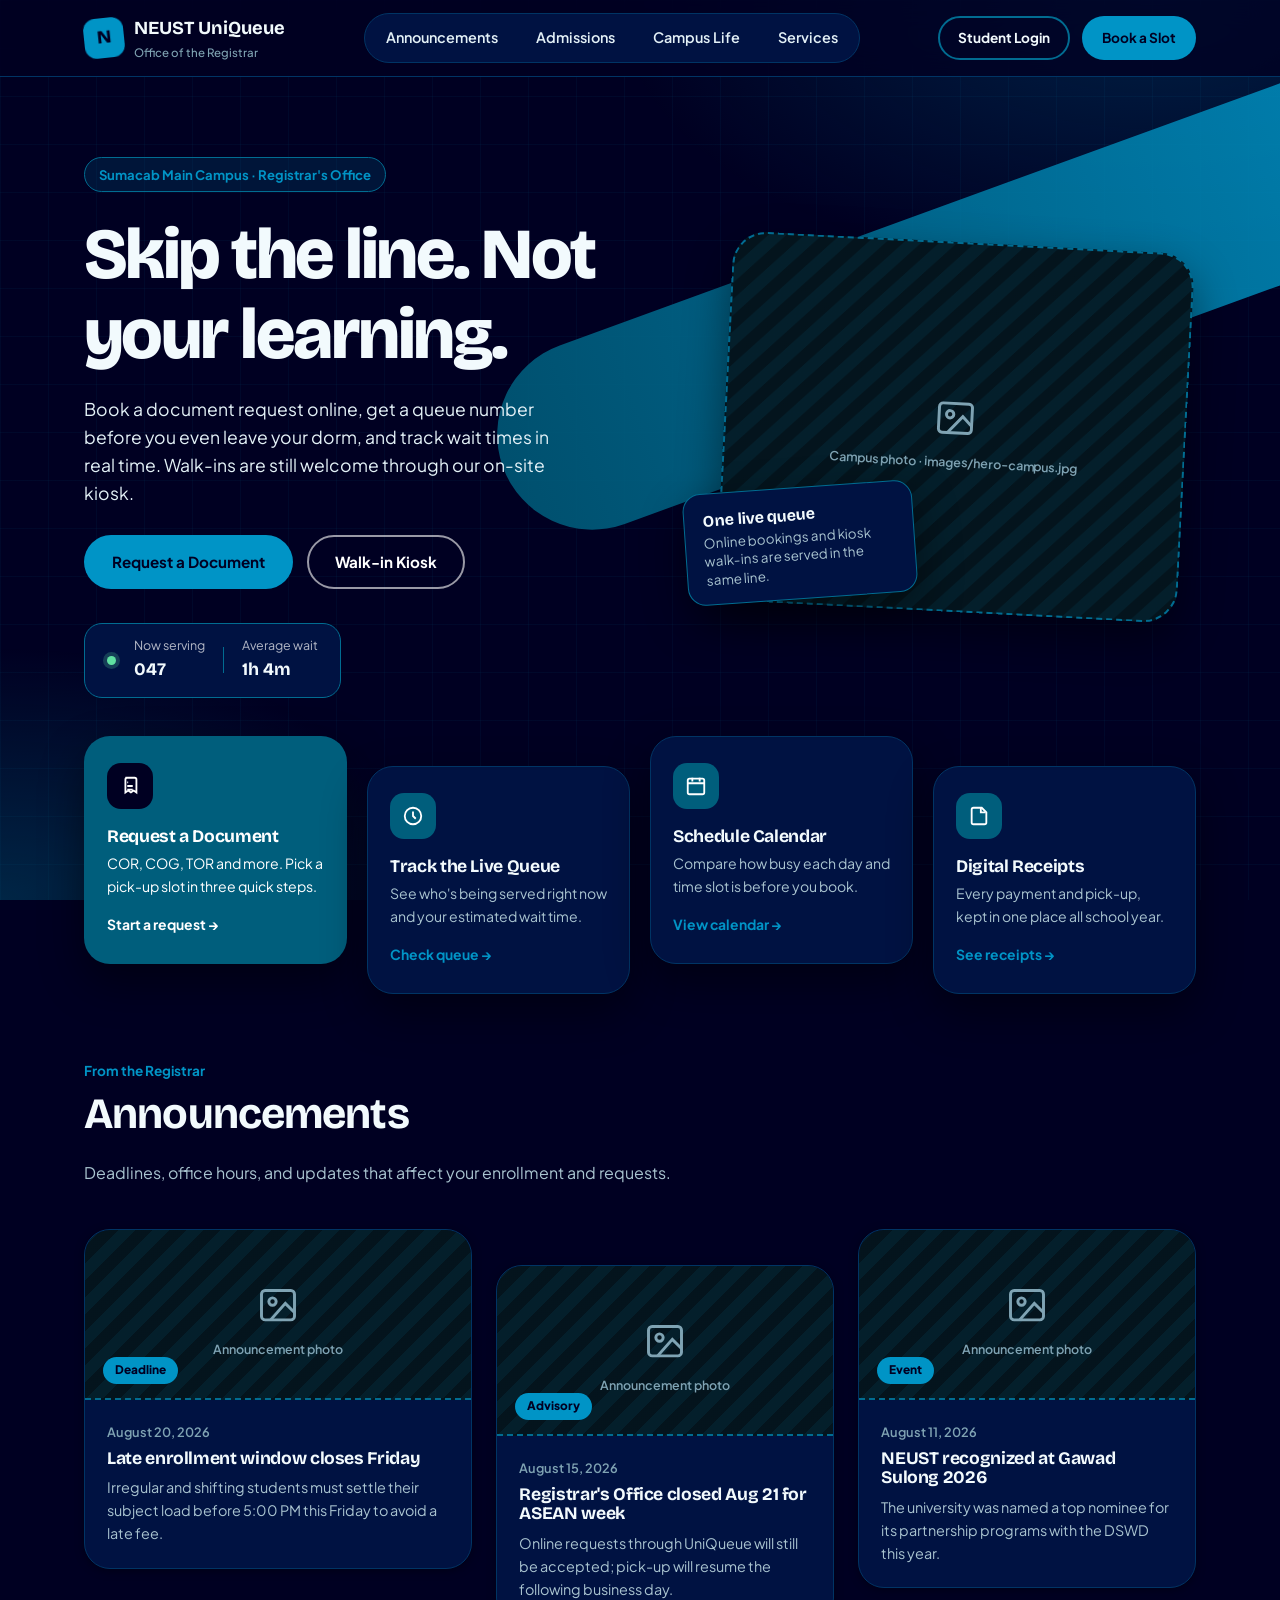
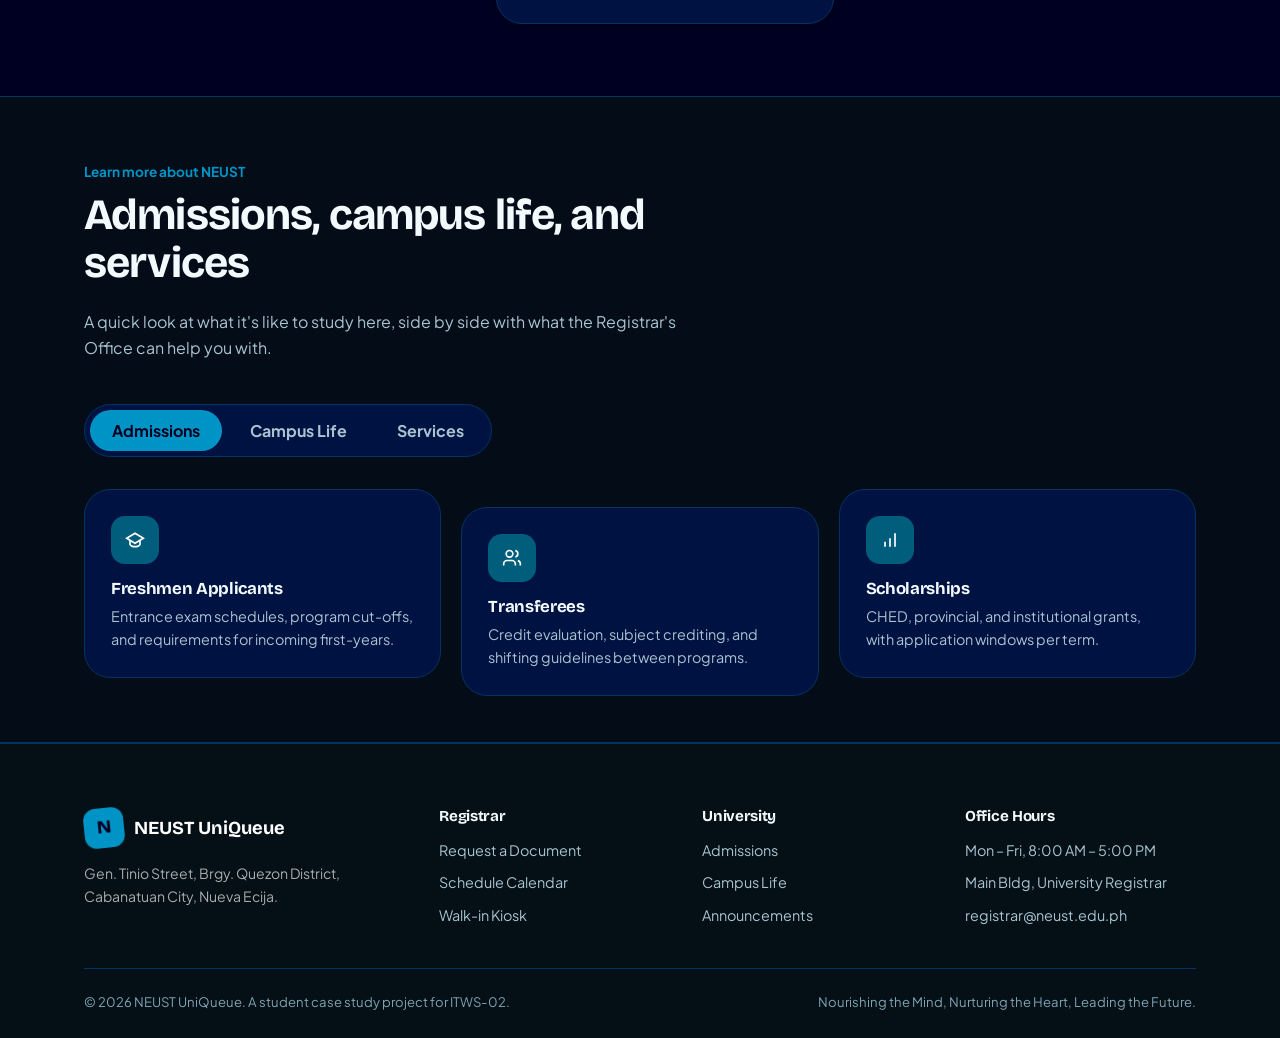
==== files (2)/index.html @ a19d3d54 "Add files(2) folder" ====
<!DOCTYPE html>
<html lang="en">
<head>
  <meta charset="UTF-8">
  <meta name="viewport" content="width=device-width, initial-scale=1.0">
    <title>NEUST UniQueue — Registrar Services</title>
  <link rel="preconnect" href="https://fonts.googleapis.com">
  <link href="https://fonts.googleapis.com/css2?family=Bricolage+Grotesque:opsz,wght@12..96,500..800&family=Plus+Jakarta+Sans:wght@400;500;600;700&display=swap" rel="stylesheet">
  <link rel="stylesheet" href="styles.css">
</head>
<body>
<header class="topnav">
  <div class="container">
    <a href="index.html" class="brand">
      <span class="brand-mark">N</span>
      <span>NEUST UniQueue<span class="sub">Office of the Registrar</span>
      </span>
    </a>
    <nav>
      <ul class="nav-links" id="navLinks">
        <li>
          <a href="#announcements">Announcements</a>
        </li>
        <li>
          <a href="#admissions">Admissions</a>
        </li>
        <li>
          <a href="#campus-life">Campus Life</a>
        </li>
        <li>
          <a href="#services">Services</a>
        </li>
      </ul>
    </nav>
    <div class="nav-actions">
      <a href="login.html" class="btn btn-ghost btn-sm">Student Login</a>
      <a href="login.html" class="btn btn-primary btn-sm">Book a Slot</a>
      <button class="nav-toggle" id="navToggle" aria-label="Toggle menu">
        <svg width="22" height="22" viewBox="0 0 24 24" fill="none" stroke="currentColor" stroke-width="2">
          <path d="M3 6h18M3 12h18M3 18h18"/>
        </svg>
      </button>
    </div>
  </div>
</header>
<section class="hero">
  <div class="container">
    <div class="hero-copy">
      <span class="hero-eyebrow">Sumacab Main Campus &middot; Registrar's Office</span>
      <h1>Skip the line. Not your learning.</h1>
      <p class="lead">Book a document request online, get a queue number before you even leave your dorm, and track wait times in real time. Walk-ins are still welcome through our on-site kiosk.</p>
      <div class="hero-actions">
        <a href="login.html" class="btn btn-primary">Request a Document</a>
        <a href="kiosk.html" class="btn btn-outline-light">Walk-in Kiosk</a>
      </div>
      <div class="queue-strip">
        <span class="dot"></span>
        <div>
          <div style="font-size:.78rem;color:rgba(255,255,255,.7)">Now serving</div>
          <strong data-queue-now>047</strong>
        </div>
        <div class="divider"></div>
        <div>
          <div style="font-size:.78rem;color:rgba(255,255,255,.7)">Average wait</div>
          <strong>1h 4m</strong>
        </div>
      </div>
    </div>
    <div class="hero-art">
      <figure class="hero-photo ph" data-label="Campus photo · images/hero-campus.jpg">
        <img src="images/hero-campus.jpg" alt="NEUST Sumacab Campus main gate" onerror="this.remove()">
      </figure>
      <div class="hero-float">
        <strong>One live queue</strong>
        <span>Online bookings and kiosk walk-ins are served in the same line.</span>
      </div>
    </div>
  </div>
</section>
<div class="container">
  <div class="quick-grid">
    <div class="quick-card">
      <div class="ico">
        <svg width="22" height="22" viewBox="0 0 24 24" fill="none" stroke="currentColor" stroke-width="2">
          <path d="M9 12h6M9 16h6M9 8h1M7 3h10a2 2 0 0 1 2 2v14l-3-2-3 2-3-2-3 2V5a2 2 0 0 1 2-2Z"/>
        </svg>
      </div>
      <h3>Request a Document</h3>
      <p>COR, COG, TOR and more. Pick a pick-up slot in three quick steps.</p>
      <a class="link" href="login.html">Start a request &rarr;</a>
    </div>
    <div class="quick-card">
      <div class="ico">
        <svg width="22" height="22" viewBox="0 0 24 24" fill="none" stroke="currentColor" stroke-width="2"><circle cx="12" cy="12" r="9"/><path d="M12 7v5l3 3"/></svg>
      </div>
      <h3>Track the Live Queue</h3>
      <p>See who's being served right now and your estimated wait time.</p>
      <a class="link" href="login.html">Check queue &rarr;</a>
    </div>
    <div class="quick-card">
      <div class="ico">
        <svg width="22" height="22" viewBox="0 0 24 24" fill="none" stroke="currentColor" stroke-width="2">
          <rect x="3" y="4" width="18" height="17" rx="2"/>
          <path d="M3 9h18M8 3v4M16 3v4"/>
        </svg>
      </div>
      <h3>Schedule Calendar</h3>
      <p>Compare how busy each day and time slot is before you book.</p>
      <a class="link" href="login.html">View calendar &rarr;</a>
    </div>
    <div class="quick-card">
      <div class="ico">
        <svg width="22" height="22" viewBox="0 0 24 24" fill="none" stroke="currentColor" stroke-width="2">
          <path d="M4 19V5a2 2 0 0 1 2-2h9l5 5v11a2 2 0 0 1-2 2H6a2 2 0 0 1-2-2Z"/>
          <path d="M14 3v5h5"/>
        </svg>
      </div>
      <h3>Digital Receipts</h3>
      <p>Every payment and pick-up, kept in one place all school year.</p>
      <a class="link" href="login.html">See receipts &rarr;</a>
    </div>
  </div>
</div>
<section class="section" id="announcements">
  <div class="container">
    <div class="section-head">
      <span class="eyebrow">From the Registrar</span>
      <h2>Announcements</h2>
      <p>Deadlines, office hours, and updates that affect your enrollment and requests.</p>
    </div>
    <div class="announce-grid">
      <article class="card announce-card">
        <div class="announce-top ph" data-label="Announcement photo"><img src="images/announcement-1.jpg" alt="" onerror="this.remove()"><span class="announce-tag">Deadline</span></div>
        <div class="announce-body">
          <div class="announce-date">August 20, 2026</div>
          <h3>Late enrollment window closes Friday</h3>
          <p>Irregular and shifting students must settle their subject load before 5:00 PM this Friday to avoid a late fee.</p>
        </div>
      </article>
      <article class="card announce-card">
        <div class="announce-top ph" data-label="Announcement photo">
          <img src="images/announcement-2.jpg" alt="" onerror="this.remove()">
          <span class="announce-tag">Advisory</span>
        </div>
        <div class="announce-body">
          <div class="announce-date">August 15, 2026</div>
          <h3>Registrar's Office closed Aug 21 for ASEAN week</h3>
          <p>Online requests through UniQueue will still be accepted; pick-up will resume the following business day.</p>
        </div>
      </article>
      <article class="card announce-card">
        <div class="announce-top ph" data-label="Announcement photo">
          <img src="images/announcement-3.jpg" alt="" onerror="this.remove()">
          <span class="announce-tag">Event</span>
        </div>
        <div class="announce-body">
          <div class="announce-date">August 11, 2026</div>
          <h3>NEUST recognized at Gawad Sulong 2026</h3>
          <p>The university was named a top nominee for its partnership programs with the DSWD this year.</p>
        </div>
      </article>
    </div>
  </div>
</section>
<section class="section section-tight section-alt" id="admissions">
  <div class="container">
    <div class="section-head">
      <span class="eyebrow">Learn more about NEUST</span>
      <h2>Admissions, campus life, and services</h2>
      <p>A quick look at what it's like to study here, side by side with what the Registrar's Office can help you with.</p>
    </div>
    <div class="feature-tabs">
      <button class="feature-tab active" data-target="panel-admissions">Admissions</button>
      <button class="feature-tab" data-target="panel-campus">Campus Life</button>
      <button class="feature-tab" data-target="panel-services">Services</button>
    </div>
    <div class="feature-panel active" id="panel-admissions">
      <div class="feature-item">
        <div class="ico">
          <svg width="20" height="20" viewBox="0 0 24 24" fill="none" stroke="currentColor" stroke-width="2">
            <path d="M22 10 12 4 2 10l10 6 10-6Z"/>
            <path d="M6 12v5c0 1.5 3 3 6 3s6-1.5 6-3v-5"/>
          </svg>
        </div>
        <h4>Freshmen Applicants</h4>
        <p>Entrance exam schedules, program cut-offs, and requirements for incoming first-years.</p>
      </div>
      <div class="feature-item">
        <div class="ico">
          <svg width="20" height="20" viewBox="0 0 24 24" fill="none" stroke="currentColor" stroke-width="2">
            <path d="M16 21v-2a4 4 0 0 0-4-4H6a4 4 0 0 0-4 4v2"/>
            <circle cx="9" cy="7" r="4"/>
            <path d="M22 21v-2a4 4 0 0 0-3-3.87M16 3.13a4 4 0 0 1 0 7.75"/>
          </svg>
        </div>
        <h4>Transferees</h4>
        <p>Credit evaluation, subject crediting, and shifting guidelines between programs.</p>
      </div>
      <div class="feature-item">
        <div class="ico">
          <svg width="20" height="20" viewBox="0 0 24 24" fill="none" stroke="currentColor" stroke-width="2">
            <path d="M12 20V10M18 20V4M6 20v-6"/>
          </svg>
        </div>
        <h4>Scholarships</h4>
        <p>CHED, provincial, and institutional grants, with application windows per term.</p>
      </div>
    </div>
    <div class="feature-panel" id="panel-campus">
      <div class="feature-item">
        <div class="ico">
          <svg width="20" height="20" viewBox="0 0 24 24" fill="none" stroke="currentColor" stroke-width="2">
            <path d="M3 21h18M5 21V7l7-4 7 4v14M9 21v-6h6v6"/>
          </svg>
        </div>
        <h4>Sumacab Main Campus</h4>
        <p>Colleges, laboratories, and student services are all within a short walk of the registrar building.</p>
      </div>
      <div class="feature-item">
        <div class="ico">
          <svg width="20" height="20" viewBox="0 0 24 24" fill="none" stroke="currentColor" stroke-width="2">
            <path d="M12 2 2 7l10 5 10-5-10-5ZM2 17l10 5 10-5M2 12l10 5 10-5"/>
          </svg>
        </div>
        <h4>Student Organizations</h4>
        <p>Over 40 recognized councils and clubs across academics, sports, and the arts.</p>
      </div>
      <div class="feature-item">
        <div class="ico">
          <svg width="20" height="20" viewBox="0 0 24 24" fill="none" stroke="currentColor" stroke-width="2">
            <path d="M4 19.5A2.5 2.5 0 0 1 6.5 17H20M4 4.5A2.5 2.5 0 0 1 6.5 2H20v20H6.5A2.5 2.5 0 0 1 4 19.5v-15Z"/>
          </svg>
        </div>
        <h4>The Blaze</h4>
        <p>NEUST's official student newspaper, covering campus life and university updates.</p>
      </div>
    </div>
    <div class="feature-panel" id="panel-services">
      <div class="feature-item">
        <div class="ico">
          <svg width="20" height="20" viewBox="0 0 24 24" fill="none" stroke="currentColor" stroke-width="2">
            <path d="M9 12h6M9 16h6M9 8h1M7 3h10a2 2 0 0 1 2 2v14l-3-2-3 2-3-2-3 2V5a2 2 0 0 1 2-2Z"/>
          </svg>
        </div>
        <h4>Document Requests</h4>
        <p>COR, COG, TOR, and Certificate of Enrollment, requestable online or on-site.</p>
      </div>
      <div class="feature-item">
        <div class="ico">
          <svg width="20" height="20" viewBox="0 0 24 24" fill="none" stroke="currentColor" stroke-width="2">
            <circle cx="12" cy="12" r="9"/>
            <path d="M12 7v5l3 3"/>
          </svg>
        </div>
        <h4>Queueing System</h4>
        <p>Book a slot online or take a number at the kiosk. Either way, you're in the same live queue.</p>
      </div>
      <div class="feature-item">
        <div class="ico">
          <svg width="20" height="20" viewBox="0 0 24 24" fill="none" stroke="currentColor" stroke-width="2">
            <rect x="3" y="4" width="18" height="16" rx="2"/>
            <circle cx="9" cy="10" r="2"/>
            <path d="M15 8h3M15 12h3M5 20l3-3 2 2 4-5 5 6"/>
          </svg>
        </div>
        <h4>Digital School ID</h4>
        <p>A quick reference of your ID details, always available from your dashboard.</p>
      </div>
    </div>
  </div>
</section>
<footer class="site-footer" id="services">
  <div class="container">
    <div class="footer-grid">
      <div>
        <a href="index.html" class="brand" style="color:#fff;margin-bottom:14px;display:flex">
          <span class="brand-mark">N</span>
          <span>NEUST UniQueue</span>
        </a>
        <p style="color:rgba(255,255,255,.65);font-size:.88rem;max-width:280px">Gen. Tinio Street, Brgy. Quezon District, Cabanatuan City, Nueva Ecija.</p>
      </div>
      <div>
        <h4>Registrar</h4>
        <ul>
          <li>
            <a href="login.html">Request a Document</a>
          </li>
          <li>
            <a href="login.html">Schedule Calendar</a>
          </li>
          <li>
            <a href="kiosk.html">Walk-in Kiosk</a>
          </li>
        </ul>
      </div>
      <div>
        <h4>University</h4>
        <ul>
          <li>
            <a href="#admissions">Admissions</a>
          </li>
          <li>
            <a href="#campus-life">Campus Life</a>
          </li>
          <li>
            <a href="#announcements">Announcements</a>
          </li>
        </ul>
      </div>
      <div>
        <h4>Office Hours</h4>
        <ul>
          <li>Mon &ndash; Fri, 8:00 AM &ndash; 5:00 PM</li>
          <li>Main Bldg, University Registrar</li>
          <li>registrar@neust.edu.ph</li>
        </ul>
      </div>
    </div>
    <div class="footer-bottom">
      <span>&copy; 2026 NEUST UniQueue. A student case study project for ITWS-02.</span>
      <span>Nourishing the Mind, Nurturing the Heart, Leading the Future.</span>
    </div>
  </div>
</footer>
<script src="script.js"></script>
</body>
</html>
---- files (2)/styles.css ----
/* ===== NEUST UniQueue — shared design system =====
   Palette: only the five brand colors below + tints mixed from them.
   Contrast rules: text on --cyan is always --ink (5.9:1); text on --teal is always white (7.3:1). */
:root {
  --ink: #000022;
  --ink-raised: #001242;
  --ink-deep: #040f16;
  --teal: #005e7c;
  --cyan: #0094c6;
  --bg: var(--ink);
  --surface: var(--ink-raised);
  --surface-2: color-mix(in srgb, var(--cyan) 12%, var(--ink-raised));
  --border: color-mix(in srgb, var(--cyan) 26%, var(--ink-raised));
  --border-strong: color-mix(in srgb, var(--cyan) 70%, var(--ink-deep));
  --heading: #f2fafd;
  --text: #e3f1f7;
  --text-soft: #a9c4d0;
  --text-mute: #7fa3b3;
  --green: #5fe0a1;
  --green-bg: rgba(95, 224, 161, 0.14);
  --amber: #f5b94a;
  --amber-bg: rgba(245, 185, 74, 0.14);
  --red: #ff8f7a;
  --red-bg: rgba(255, 143, 122, 0.14);
  --radius-sm: 10px;
  --radius-md: 18px;
  --radius-lg: 26px;
  --radius-xl: 34px;
  --shadow-sm: 0 2px 10px rgba(0, 0, 0, 0.35);
  --shadow-md: 0 18px 44px rgba(0, 0, 0, 0.45);
  --font-head: "Bricolage Grotesque", Georgia, serif;
  --font-body: "Plus Jakarta Sans", "Segoe UI", sans-serif;
  --ease: cubic-bezier(0.2, 0.7, 0.2, 1);
}
* {
  box-sizing: border-box;
}
html {
  scroll-behavior: smooth;
}
body {
  margin: 0;
  font-family: var(--font-body);
  color: var(--text);
  background: var(--bg);
  line-height: 1.6;
  -webkit-font-smoothing: antialiased;
}
body::before {
  /* atmosphere: glows + fine grid */
  content: "";
  position: fixed;
  inset: 0;
  z-index: -1;
  pointer-events: none;
  background:
    radial-gradient(
      60% 45% at 90% 0%,
      rgba(0, 148, 198, 0.22),
      transparent 70%
    ),
    radial-gradient(50% 40% at 0% 100%, rgba(0, 94, 124, 0.4), transparent 70%),
    linear-gradient(rgba(0, 148, 198, 0.055) 1px, transparent 1px) 0 0 / 48px
      48px,
    linear-gradient(90deg, rgba(0, 148, 198, 0.055) 1px, transparent 1px) 0 0 /
      48px 48px;
}
h1,h2,h3,h4 {
  font-family: var(--font-head);
  color: var(--heading);
  margin: 0 0 0.5em;
  line-height: 1.12;
  letter-spacing: -0.02em;
}
p {
  margin: 0 0 1em;
  color: var(--text-soft);
}
a {
  color: var(--cyan);
  text-decoration: none;
}
img,
svg {
  max-width: 100%;
  display: block;
}
button,input,select,textarea {
  font-family: inherit;
  font-size: 1rem;
}
:focus-visible {
  outline: 3px solid var(--cyan);
  outline-offset: 3px;
}
.container {
  width: 100%;
  max-width: 1160px;
  margin: 0 auto;
  padding: 0 24px;
}

/* ---------- Buttons ---------- */
.btn {
  display: inline-flex;
  align-items: center;
  justify-content: center;
  gap: 8px;
  padding: 13px 26px;
  border-radius: 999px;
  font-weight: 700;
  font-size: 0.95rem;
  border: 2px solid transparent;
  cursor: pointer;
  transition:
    transform 0.18s var(--ease),
    background-color 0.18s,
    border-color 0.18s,
    box-shadow 0.18s;
}
.btn:active {
  transform: translateY(1px) scale(0.98);
}
.btn:disabled {
  opacity: 0.45;
  cursor: not-allowed;
  transform: none;
}
.btn-primary {
  background: var(--cyan);
  color: var(--ink);
}
.btn-primary:hover:not(:disabled) {
  background: color-mix(in srgb, var(--cyan) 80%, #fff);
  box-shadow: 0 8px 22px rgba(0, 148, 198, 0.35);
  transform: translateY(-2px);
}
.btn-primary:active:not(:disabled) {
  background: color-mix(in srgb, var(--cyan) 85%, var(--ink));
}
.btn-solid {
  background: var(--teal);
  color: #fff;
}
.btn-solid:hover:not(:disabled) {
  background: color-mix(in srgb, var(--teal) 80%, #fff);
}
.btn-ghost {
  background: transparent;
  border-color: var(--border-strong);
  color: var(--heading);
}
.btn-ghost:hover:not(:disabled) {
  border-color: var(--cyan);
  background: var(--surface-2);
}
.btn-outline-light {
  background: transparent;
  border-color: rgba(255, 255, 255, 0.6);
  color: #fff;
}
.btn-outline-light:hover:not(:disabled) {
  border-color: #fff;
  background: rgba(255, 255, 255, 0.1);
}
.btn-block {
  width: 100%;
}
.btn-sm {
  padding: 9px 18px;
  font-size: 0.85rem;
}

.pill {
  display: inline-flex;
  align-items: center;
  gap: 6px;
  padding: 5px 12px;
  border-radius: 999px;
  font-size: 0.78rem;
  font-weight: 700;
  background: var(--green-bg);
  color: var(--green);
}
.card {
  background: var(--surface);
  border: 1px solid var(--border);
  border-radius: var(--radius-md);
  box-shadow: var(--shadow-sm);
}
.table-card {
  padding: 26px 28px;
}
.section {
  padding: 96px 0 72px;
}
.section-tight {
  padding: 64px 0;
}
.section-alt {
  background: color-mix(in srgb, var(--ink-deep) 80%, transparent);
  border-block: 1px solid var(--border);
}
.section-head {
  max-width: 620px;
  margin-bottom: 44px;
}
.section-head h2 {
  font-size: clamp(1.9rem, 3.4vw, 2.7rem);
}
.section-head .eyebrow {
  color: var(--cyan);
  font-weight: 700;
  font-size: 0.85rem;
  margin-bottom: 8px;
  display: block;
}

/* ---------- Photo placeholder (replace by dropping an image at the src path) ---------- */
.ph {
  position: relative;
  overflow: hidden;
  background:
    repeating-linear-gradient(
      135deg,
      rgba(0, 148, 198, 0.12) 0 12px,
      rgba(0, 148, 198, 0.04) 12px 24px
    ),
    var(--ink-deep);
  border: 2px dashed var(--border-strong);
}
.ph::before {
  content: "";
  position: absolute;
  left: 50%;
  top: 50%;
  width: 44px;
  height: 44px;
  translate: -50% -70%;
  background: var(--text-mute);
  -webkit-mask: url("data:image/svg+xml,%3Csvg xmlns='http://www.w3.org/2000/svg' viewBox='0 0 24 24' fill='none' stroke='black' stroke-width='1.6'%3E%3Crect x='3' y='4' width='18' height='16' rx='2'/%3E%3Ccircle cx='9' cy='10' r='2'/%3E%3Cpath d='m21 16-5-5-8 9'/%3E%3C/svg%3E")
    center / contain no-repeat;
  mask: url("data:image/svg+xml,%3Csvg xmlns='http://www.w3.org/2000/svg' viewBox='0 0 24 24' fill='none' stroke='black' stroke-width='1.6'%3E%3Crect x='3' y='4' width='18' height='16' rx='2'/%3E%3Ccircle cx='9' cy='10' r='2'/%3E%3Cpath d='m21 16-5-5-8 9'/%3E%3C/svg%3E")
    center / contain no-repeat;
}
.ph::after {
  content: attr(data-label);
  position: absolute;
  left: 12px;
  right: 12px;
  top: calc(50% + 26px);
  text-align: center;
  font-size: 0.78rem;
  font-weight: 600;
  color: var(--text-mute);
}
.ph > img {
  position: absolute;
  inset: 0;
  z-index: 1;
  width: 100%;
  height: 100%;
  object-fit: cover;
}
.ph:has(> img) {
  border-color: transparent;
}

/* ---------- Top navigation ---------- */
.topnav {
  position: sticky;
  top: 0;
  z-index: 50;
  background: rgba(0, 0, 34, 0.78);
  backdrop-filter: blur(14px);
  border-bottom: 1px solid var(--border);
}
.topnav .container {
  display: flex;
  align-items: center;
  justify-content: space-between;
  height: 76px;
}
.brand {
  display: flex;
  align-items: center;
  gap: 10px;
  font-family: var(--font-head);
  font-weight: 700;
  font-size: 1.15rem;
  color: var(--heading);
}
.brand-mark {
  width: 40px;
  height: 40px;
  border-radius: 12px;
  rotate: -6deg;
  background: var(--cyan);
  display: flex;
  align-items: center;
  justify-content: center;
  color: var(--ink);
  font-family: var(--font-head);
  font-weight: 800;
}
.brand span.sub {
  display: block;
  font-family: var(--font-body);
  font-weight: 500;
  font-size: 0.72rem;
  color: var(--text-mute);
}
.nav-links {
  display: flex;
  gap: 6px;
  list-style: none;
  margin: 0;
  padding: 5px;
  background: var(--ink-raised);
  border: 1px solid var(--border);
  border-radius: 999px;
}
.nav-links a {
  display: block;
  padding: 7px 16px;
  border-radius: 999px;
  color: var(--text);
  font-weight: 600;
  font-size: 0.9rem;
  transition: background-color 0.18s;
}
.nav-links a:hover {
  background: var(--teal);
  color: #fff;
}
.nav-actions {
  display: flex;
  align-items: center;
  gap: 12px;
}
.topnav .nav-actions .btn-primary {
  opacity: 0;
  visibility: hidden;
  pointer-events: none;
  transform: translateY(-6px);
  transition:
    opacity 0.2s ease,
    transform 0.2s ease,
    visibility 0.2s;
}
.topnav.is-scrolled .nav-actions .btn-primary {
  opacity: 1;
  visibility: visible;
  pointer-events: auto;
  transform: none;
}
.nav-toggle {
  display: none;
  background: none;
  border: 1.5px solid var(--border-strong);
  border-radius: var(--radius-sm);
  padding: 8px;
  color: var(--heading);
  cursor: pointer;
}

/* ---------- Hero ---------- */
.hero {
  position: relative;
  color: var(--text);
  overflow: hidden;
}
.hero::before {
  /* diagonal swoosh behind the photo */
  content: "";
  position: absolute;
  right: -12%;
  top: 18%;
  width: 75%;
  height: 190px;
  rotate: -20deg;
  border-radius: 999px;
  background: linear-gradient(90deg, var(--teal), var(--cyan));
  opacity: 0.85;
}
.hero .container {
  position: relative;
  display: grid;
  grid-template-columns: 1.1fr 0.9fr;
  gap: 40px;
  align-items: center;
  padding-top: 80px;
  padding-bottom: 110px;
}
.hero-eyebrow {
  display: inline-flex;
  align-items: center;
  gap: 8px;
  background: rgba(0, 148, 198, 0.14);
  border: 1px solid var(--border-strong);
  color: var(--cyan);
  padding: 6px 14px;
  border-radius: 999px;
  font-size: 0.82rem;
  font-weight: 700;
  margin-bottom: 22px;
}
.hero h1 {
  color: var(--heading);
  font-size: clamp(2.5rem, 5.6vw, 4.5rem);
  font-weight: 800;
  letter-spacing: -0.035em;
  margin-bottom: 20px;
}
.hero p.lead {
  color: var(--text);
  font-size: 1.1rem;
  max-width: 480px;
}
.hero-actions {
  display: flex;
  gap: 14px;
  margin: 28px 0 34px;
  flex-wrap: wrap;
}
.queue-strip {
  display: inline-flex;
  align-items: center;
  gap: 18px;
  background: var(--ink-raised);
  border: 1px solid var(--border-strong);
  padding: 12px 22px;
  border-radius: var(--radius-md);
}
.queue-strip .dot {
  width: 9px;
  height: 9px;
  border-radius: 50%;
  background: var(--green);
  box-shadow: 0 0 0 4px rgba(95, 224, 161, 0.22);
}
.queue-strip strong {
  font-family: var(--font-head);
  font-size: 1.1rem;
  color: var(--heading);
}
.queue-strip .divider {
  width: 1px;
  height: 26px;
  background: var(--border-strong);
}
.hero-art {
  position: relative;
  padding: 10px;
}
.hero-photo {
  margin: 0;
  aspect-ratio: 5 / 4;
  rotate: 3deg;
  border-radius: var(--radius-xl);
  box-shadow: var(--shadow-md);
}
.hero-float {
  position: absolute;
  left: -6%;
  bottom: 6%;
  z-index: 3;
  max-width: 230px;
  rotate: -4deg;
  padding: 14px 18px;
  background: var(--ink-raised);
  border: 1px solid var(--border-strong);
  border-radius: var(--radius-md);
  box-shadow: var(--shadow-md);
}
.hero-float strong {
  display: block;
  font-family: var(--font-head);
  color: var(--heading);
  font-size: 1rem;
}
.hero-float span {
  font-size: 0.84rem;
  color: var(--text-soft);
  line-height: 1.4;
  display: block;
}

/* ---------- Quick actions (staggered bento) ---------- */
.quick-grid {
  display: grid;
  grid-template-columns: repeat(4, 1fr);
  gap: 20px;
  margin-top: -72px;
  position: relative;
  z-index: 5;
}
.quick-card {
  background: var(--surface);
  border-radius: var(--radius-lg);
  border: 1px solid var(--border);
  box-shadow: var(--shadow-md);
  padding: 26px 22px;
  transition:
    border-color 0.2s,
    background-color 0.2s;
}
.quick-card:nth-child(even) {
  translate: 0 30px;
}
.quick-card:nth-child(1) {
  background: var(--teal);
  border-color: transparent;
}
.quick-card:nth-child(1) p, .quick-card:nth-child(1) h3, .quick-card:nth-child(1) a.link {
  color: #fff;
}
.quick-card:nth-child(1) .ico {
  background: var(--ink);
}
.quick-card:hover {
  border-color: var(--cyan);
}
.quick-card .ico {
  width: 46px;
  height: 46px;
  border-radius: 14px;
  background: var(--teal);
  color: #fff;
  display: flex;
  align-items: center;
  justify-content: center;
  margin-bottom: 18px;
}
.quick-card h3 {
  font-size: 1.1rem;
  margin-bottom: 6px;
}
.quick-card p {
  font-size: 0.88rem;
  margin-bottom: 14px;
}
.quick-card a.link {
  font-weight: 700;
  font-size: 0.87rem;
  color: var(--cyan);
}

/* ---------- Announcements ---------- */
.announce-grid {
  display: grid;
  grid-template-columns: 1.15fr 1fr 1fr;
  gap: 24px;
  align-items: start;
}
.announce-card {
  overflow: hidden;
  border-radius: var(--radius-lg);
}
.announce-card:nth-child(2) {
  margin-top: 36px;
}
.announce-top {
  height: 170px;
  display: flex;
  align-items: flex-end;
  padding: 14px 18px;
  border-width: 0 0 2px;
  border-radius: 0;
}
.announce-tag {
  position: relative;
  z-index: 2;
  background: var(--cyan);
  color: var(--ink);
  font-size: 0.74rem;
  font-weight: 800;
  padding: 4px 12px;
  border-radius: 999px;
}
.announce-body {
  padding: 22px;
}
.announce-date {
  font-size: 0.8rem;
  color: var(--text-mute);
  font-weight: 600;
  margin-bottom: 6px;
}
.announce-body h3 {
  font-size: 1.1rem;
  margin-bottom: 8px;
}
.announce-body p {
  font-size: 0.9rem;
  margin-bottom: 0;
}

/* ---------- Feature tabs ---------- */
.feature-tabs {
  display: inline-flex;
  gap: 6px;
  margin-bottom: 32px;
  padding: 5px;
  background: var(--ink-raised);
  border: 1px solid var(--border);
  border-radius: 999px;
  flex-wrap: wrap;
}
.feature-tab {
  background: none;
  border: none;
  padding: 10px 22px;
  border-radius: 999px;
  font-weight: 700;
  color: var(--text-soft);
  cursor: pointer;
  transition:
    background-color 0.18s,
    color 0.18s;
}
.feature-tab:hover {
  color: var(--heading);
  background: var(--surface-2);
}
.feature-tab.active {
  background: var(--cyan);
  color: var(--ink);
}
.feature-panel {
  display: none;
  grid-template-columns: repeat(3, 1fr);
  gap: 20px;
}
.feature-panel.active {
  display: grid;
}
.feature-item {
  padding: 26px;
  background: var(--surface);
  border: 1px solid var(--border);
  border-radius: var(--radius-lg);
}
.feature-item:nth-child(2) {
  translate: 0 18px;
}
.feature-item .ico {
  width: 48px;
  height: 48px;
  border-radius: 14px;
  background: var(--teal);
  color: #fff;
  display: flex;
  align-items: center;
  justify-content: center;
  margin-bottom: 16px;
}
.feature-item h4 {
  font-size: 1.05rem;
  margin-bottom: 6px;
}
.feature-item p {
  font-size: 0.9rem;
  margin: 0;
}

/* ---------- Footer ---------- */
.site-footer {
  background: var(--ink-deep);
  border-top: 1px solid var(--border);
  color: var(--text-soft);
  padding: 64px 0 26px;
}
.footer-grid {
  display: grid;
  grid-template-columns: 1.4fr 1fr 1fr 1fr;
  gap: 32px;
  padding-bottom: 32px;
  border-bottom: 1px solid var(--border);
}
.footer-grid h4 {
  color: var(--heading);
  font-size: 0.95rem;
  margin-bottom: 14px;
}
.footer-grid ul {
  list-style: none;
  margin: 0;
  padding: 0;
}
.footer-grid li {
  margin-bottom: 9px;
  font-size: 0.9rem;
}
.footer-grid a {
  color: var(--text-soft);
}
.footer-grid a:hover {
  color: var(--cyan);
}
.footer-bottom {
  display: flex;
  justify-content: space-between;
  align-items: center;
  padding-top: 22px;
  font-size: 0.82rem;
  color: var(--text-mute);
  flex-wrap: wrap;
  gap: 10px;
}

/* ---------- Auth / Login ---------- */
.auth-shell {
  min-height: 100vh;
  display: grid;
  grid-template-columns: 1fr 1fr;
}
.auth-brand {
  background: linear-gradient(
    165deg,
    var(--ink-deep) 0%,
    var(--ink-raised) 45%,
    var(--teal) 140%
  );
  border-right: 1px solid var(--border);
  color: #fff;
  padding: 56px;
  display: flex;
  flex-direction: column;
  justify-content: space-between;
}
.auth-quote {
  max-width: 420px;
}
.auth-quote h2 {
  font-size: clamp(1.9rem, 3vw, 2.5rem);
  margin-bottom: 14px;
}
.auth-quote p {
  color: var(--text);
}
.auth-stats {
  display: flex;
  gap: 34px;
}
.auth-stats div strong {
  font-family: var(--font-head);
  font-size: 1.7rem;
  color: var(--cyan);
  display: block;
}
.auth-stats div span {
  font-size: 0.8rem;
  color: var(--text);
}
.auth-form-wrap {
  display: flex;
  align-items: center;
  justify-content: center;
  padding: 40px;
}
.auth-form {
  width: 100%;
  max-width: 390px;
}
.auth-form h1 {
  font-size: 2.1rem;
  margin-bottom: 6px;
}
.auth-form > p {
  margin-bottom: 30px;
}
.field {
  margin-bottom: 18px;
}
.field label {
  display: block;
  font-size: 0.82rem;
  font-weight: 700;
  color: var(--text-soft);
  margin-bottom: 7px;
}
.field input, .field select, .field textarea {
  width: 100%;
  padding: 13px 16px;
  border: 1.5px solid var(--border-strong);
  border-radius: var(--radius-sm);
  background: var(--ink-deep);
  color: var(--text);
  transition:
    border-color 0.15s,
    box-shadow 0.15s;
}
.field input::placeholder {
  color: var(--text-mute);
}
.field input:hover {
  border-color: var(--cyan);
}
.field input:focus, .field select:focus, .field textarea:focus {
  border-color: var(--cyan);
  box-shadow: 0 0 0 4px rgba(0, 148, 198, 0.28);
  outline: none;
}
.field input:disabled {
  opacity: 0.5;
  cursor: not-allowed;
}
.field .hint {
  font-size: 0.78rem;
  color: var(--text-mute);
  margin-top: 5px;
}
.field .error-msg {
  font-size: 0.8rem;
  color: var(--red);
  margin-top: 5px;
  display: none;
}
.field.has-error .error-msg {
  display: block;
}
.field.has-error input {
  border-color: var(--red);
}
.field-row {
  display: flex;
  justify-content: space-between;
  align-items: center;
}
.form-foot {
  text-align: center;
  margin-top: 22px;
  font-size: 0.9rem;
}

/* ---------- Dashboard shell ---------- */
.dash-shell {
  display: grid;
  grid-template-columns: 270px 1fr;
  min-height: 100vh;
}
.dash-side {
  background: var(--ink-deep);
  border-right: 1px solid var(--border);
  padding: 26px 20px;
  display: flex;
  flex-direction: column;
}
.dash-menu-toggle {
  display: none;
}
.dash-side .brand {
  margin-bottom: 30px;
}
.dash-nav {
  list-style: none;
  margin: 0;
  padding: 0;
  flex: 1;
}
.dash-nav li {
  margin-bottom: 4px;
}
.dash-nav button {
  width: 100%;
  display: flex;
  align-items: center;
  gap: 12px;
  text-align: left;
  padding: 12px 16px;
  border-radius: 999px;
  border: none;
  background: none;
  color: var(--text-soft);
  font-weight: 600;
  cursor: pointer;
  transition:
    background-color 0.18s,
    color 0.18s;
}
.dash-nav button:hover {
  background: var(--surface-2);
  color: var(--heading);
}
.dash-nav button.active {
  background: var(--cyan);
  color: var(--ink);
  font-weight: 700;
}
.dash-nav .ico {
  width: 20px;
  text-align: center;
}
.dash-user {
  display: flex;
  align-items: center;
  gap: 12px;
  padding-top: 18px;
  border-top: 1px solid var(--border);
}
.avatar {
  width: 40px;
  height: 40px;
  border-radius: 50%;
  background: var(--teal);
  color: #fff;
  display: flex;
  align-items: center;
  justify-content: center;
  font-weight: 700;
  font-family: var(--font-head);
  flex-shrink: 0;
}
.dash-user strong {
  display: block;
  font-size: 0.9rem;
  color: var(--heading);
}
.dash-user span {
  font-size: 0.78rem;
  color: var(--text-mute);
}
.dash-main {
  padding: 32px 40px 60px;
  max-width: 1060px;
}
.dash-top {
  display: flex;
  align-items: center;
  justify-content: space-between;
  margin-bottom: 28px;
}
.dash-top h1 {
  font-size: 2rem;
  margin: 0;
}
.queue-badge {
  display: flex;
  align-items: center;
  gap: 10px;
  background: var(--green-bg);
  color: var(--green);
  padding: 8px 18px;
  border-radius: 999px;
  font-weight: 700;
  font-size: 0.88rem;
}
.queue-badge .num {
  font-family: var(--font-head);
  font-size: 1.05rem;
}
.dash-view {
  display: none;
}
.dash-view.active {
  display: block;
  animation: rise 0.5s var(--ease) both;
}
.info-card {
  padding: 26px 28px;
  margin-bottom: 24px;
}
.info-card-head {
  display: flex;
  gap: 16px;
  align-items: center;
  margin-bottom: 4px;
}
.info-card-head .avatar {
  width: 56px;
  height: 56px;
  font-size: 1.3rem;
}
.info-card-head h2 {
  font-size: 1.25rem;
  margin-bottom: 3px;
}
.info-card-head p {
  margin: 0;
  font-size: 0.88rem;
}

/* Data table */
.data-table-wrap {
  overflow-x: auto;
}
table.data-table {
  width: 100%;
  border-collapse: collapse;
  font-size: 0.92rem;
}
table.data-table caption {
  text-align: left;
  font-family: var(--font-head);
  font-weight: 700;
  color: var(--heading);
  font-size: 1.1rem;
  padding-bottom: 14px;
}
table.data-table thead th {
  text-align: left;
  font-size: 0.78rem;
  color: var(--text-soft);
  font-weight: 700;
  padding: 10px 14px;
  border-bottom: 2px solid var(--border-strong);
  cursor: default;
}
table.data-table thead th.sortable {
  cursor: pointer;
  user-select: none;
}
table.data-table thead th.sortable:hover {
  color: var(--cyan);
}
table.data-table tbody td {
  padding: 14px;
  border-bottom: 1px solid var(--border);
  color: var(--text);
  vertical-align: middle;
}
table.data-table tbody tr:hover {
  background: var(--surface-2);
}
table.data-table tfoot td {
  padding: 14px;
  font-weight: 700;
  color: var(--heading);
  border-top: 2px solid var(--border-strong);
}
table.data-table td.num, table.data-table th.num {
  text-align: right;
}
.strike {
  text-decoration: line-through;
  color: var(--text-mute);
  font-weight: 400;
}
.badge {
  padding: 4px 11px;
  border-radius: 999px;
  font-size: 0.76rem;
  font-weight: 700;
}
.badge-green {
  background: var(--green-bg);
  color: var(--green);
}
.badge-amber {
  background: var(--amber-bg);
  color: var(--amber);
}
.badge-red {
  background: var(--red-bg);
  color: var(--red);
}
.badge-mute {
  background: rgba(255, 255, 255, 0.08);
  color: var(--text-soft);
}
.doc-row-btn {
  white-space: nowrap;
}
#receiptsTable {
  font-size: 0.84rem;
}
#receiptsTable caption {
  font-size: 1rem;
  padding-bottom: 8px;
}
#receiptsTable thead th {
  padding: 8px 10px;
}
#receiptsTable tbody td,
#receiptsTable tfoot td {
  padding: 9px 10px;
}
#receiptsTable tbody td:nth-child(n + 2) {
  white-space: nowrap;
}
.request-step {
  display: none;
}
.request-step.active {
  display: block;
  animation: rise 0.45s var(--ease) both;
}

/* Stepper */
.stepper {
  display: flex;
  align-items: center;
  gap: 10px;
  margin-bottom: 28px;
  flex-wrap: wrap;
}
.step {
  display: flex;
  align-items: center;
  gap: 8px;
  font-size: 0.88rem;
  font-weight: 600;
  color: var(--text-mute);
}
.step .circle {
  width: 28px;
  height: 28px;
  border-radius: 50%;
  background: rgba(255, 255, 255, 0.08);
  color: var(--text-soft);
  display: flex;
  align-items: center;
  justify-content: center;
  font-size: 0.78rem;
}
.step.done .circle {
  background: var(--green);
  color: var(--ink);
}
.step.current {
  color: var(--heading);
}
.step.current .circle {
  background: var(--cyan);
  color: var(--ink);
}
.step-line {
  flex: 1;
  height: 1px;
  background: var(--border-strong);
  max-width: 60px;
}

/* Selectable cards (date, time, day, payment, kiosk) */
.slot-grid {
  display: grid;
  grid-template-columns: repeat(5, 1fr);
  gap: 12px;
  margin-bottom: 24px;
}
.time-grid {
  display: grid;
  grid-template-columns: repeat(4, 1fr);
  gap: 12px;
  margin-bottom: 24px;
}
.pay-methods {
  display: grid;
  grid-template-columns: repeat(3, 1fr);
  gap: 12px;
  margin-bottom: 22px;
}
.calendar-days {
  display: grid;
  grid-template-columns: repeat(5, 1fr);
  gap: 12px;
  margin-bottom: 24px;
}
.slot-card, .time-card, .pay-method, .day-card, .kiosk-doc-btn {
  border: 1.5px solid var(--border-strong);
  border-radius: var(--radius-md);
  padding: 14px 10px;
  text-align: center;
  background: var(--ink-deep);
  color: var(--text);
  cursor: pointer;
  transition:
    border-color 0.15s,
    background-color 0.15s,
    transform 0.15s var(--ease);
}
.slot-card:hover, .time-card:hover, .pay-method:hover, .day-card:hover, .kiosk-doc-btn:hover {
  border-color: var(--cyan);
  transform: translateY(-2px);
}
.slot-card strong, .day-card strong, .time-card strong {
  display: block;
  font-family: var(--font-head);
  color: var(--heading);
}
.slot-card span, .time-card span {
  font-size: 0.78rem;
  color: var(--text-mute);
}
.pay-method {
  padding: 16px;
  font-weight: 700;
  color: var(--text-soft);
}
.slot-card.selected, .time-card.selected, .pay-method.selected, .day-card.selected, .kiosk-doc-btn.selected {
  border-color: var(--cyan);
  background: var(--surface-2);
  box-shadow: 0 0 0 3px rgba(0, 148, 198, 0.3);
  color: var(--heading);
}
.slot-card.full {
  opacity: 0.45;
  cursor: not-allowed;
  transform: none;
}
.bar-row {
  display: grid;
  grid-template-columns: 90px 1fr 34px;
  align-items: center;
  gap: 12px;
  margin-bottom: 10px;
  font-size: 0.9rem;
}
.bar-track {
  height: 10px;
  background: rgba(255, 255, 255, 0.08);
  border-radius: 999px;
  overflow: hidden;
}
.bar-fill {
  height: 100%;
  border-radius: 999px;
  transition: width 0.5s var(--ease);
}
.bar-low {
  background: var(--green);
}
.bar-mod {
  background: var(--amber);
}
.bar-high {
  background: var(--red);
}

/* Ticket + queue number */
.ticket-result {
  text-align: center;
  padding: 48px 24px;
}
.ticket-result .check {
  margin: 0 auto 18px;
}
.qnum {
  font-family: var(--font-head);
  font-weight: 800;
  font-size: clamp(3.4rem, 8vw, 4.5rem);
  color: var(--cyan);
  margin: 4px 0;
  letter-spacing: -0.03em;
}
.check {
  width: 62px;
  height: 62px;
  border-radius: 50%;
  background: var(--green-bg);
  color: var(--green);
  display: flex;
  align-items: center;
  justify-content: center;
  font-size: 1.6rem;
}

/* ID card */
.id-card {
  max-width: 400px;
  border-radius: var(--radius-xl);
  overflow: hidden;
  background: var(--surface);
  border: 1px solid var(--border-strong);
  box-shadow: var(--shadow-md);
}
.id-top {
  background: linear-gradient(135deg, var(--ink-deep), var(--teal));
  color: #fff;
  padding: 20px;
  display: flex;
  align-items: center;
  gap: 12px;
}
.id-top small {
  display: block;
  color: var(--text);
  font-size: 0.72rem;
}
.id-body {
  padding: 22px;
  display: flex;
  gap: 16px;
  align-items: center;
}
.id-body .avatar {
  width: 72px;
  height: 72px;
  font-size: 1.4rem;
}
.id-photo {
  position: relative;
  overflow: hidden;
  border-radius: 20px;
}
.id-photo.ph::before,
.id-photo.ph::after {
  display: none;
}
.id-body h3 {
  font-size: 1.1rem;
  margin-bottom: 4px;
}
.id-body p {
  margin: 0;
  font-size: 0.84rem;
}
.id-strip {
  background: var(--cyan);
  color: var(--ink);
  display: flex;
  justify-content: space-between;
  padding: 12px 22px;
  font-weight: 800;
  font-size: 0.88rem;
}
.id-barcode {
  padding: 14px 22px 20px;
  color: var(--heading);
}
.id-barcode svg {
  width: 100%;
  height: 40px;
}

/* Kiosk */
.kiosk-shell {
  min-height: 100vh;
  display: flex;
  align-items: center;
  justify-content: center;
  padding: 30px;
}
.kiosk-panel {
  background: var(--surface);
  border: 1px solid var(--border-strong);
  border-radius: var(--radius-xl);
  width: 100%;
  max-width: 640px;
  padding: 48px;
  text-align: center;
  box-shadow: var(--shadow-md);
}
.kiosk-panel h1 {
  font-size: 2.2rem;
}
.kiosk-doc-grid {
  display: grid;
  grid-template-columns: 1fr 1fr;
  gap: 14px;
  margin: 28px 0;
}
.kiosk-doc-btn {
  padding: 20px;
  text-align: left;
}
.kiosk-doc-btn strong {
  display: block;
  font-family: var(--font-head);
  color: var(--heading);
  margin-bottom: 4px;
}
.kiosk-doc-btn span {
  font-size: 0.82rem;
  color: var(--text-soft);
}
.kiosk-view {
  display: none;
}
.kiosk-view.active {
  display: block;
  animation: rise 0.45s var(--ease) both;
}

/* Utility */
.text-center {
  text-align: center;
}
.mt-0 {
  margin-top: 0;
}
.flex-between {
  display: flex;
  align-items: center;
  justify-content: space-between;
}

/* ---------- Page-load choreography: one staggered reveal ---------- */
@keyframes rise {
  from {
    opacity: 0;
    transform: translateY(22px);
  }
  to {
    opacity: 1;
    transform: none;
  }
}
.hero-copy > *,
.hero-art,
.quick-card,
.auth-brand > *,
.auth-form > *,
.kiosk-panel,
.dash-side,
.dash-top {
  animation: rise 0.7s var(--ease) both;
}
.hero-copy > :nth-child(1) {
  animation-delay: 0.05s;
}
.hero-copy > :nth-child(2) {
  animation-delay: 0.15s;
}
.hero-copy > :nth-child(3) {
  animation-delay: 0.25s;
}
.hero-copy > :nth-child(4) {
  animation-delay: 0.35s;
}
.hero-copy > :nth-child(5) {
  animation-delay: 0.45s;
}
.hero-art {
  animation-delay: 0.3s;
}
.quick-card:nth-child(1) {
  animation-delay: 0.5s;
}
.quick-card:nth-child(2) {
  animation-delay: 0.6s;
}
.quick-card:nth-child(3) {
  animation-delay: 0.7s;
}
.quick-card:nth-child(4) {
  animation-delay: 0.8s;
}
.auth-brand > :nth-child(2),
.auth-form > :nth-child(2) {
  animation-delay: 0.12s;
}
.auth-brand > :nth-child(3),
.auth-form > :nth-child(3) {
  animation-delay: 0.22s;
}
.auth-form > :nth-child(4) {
  animation-delay: 0.3s;
}
.auth-form > :nth-child(5) {
  animation-delay: 0.38s;
}
@media (prefers-reduced-motion: reduce) {
  *,
  *::before,
  *::after {
    animation: none !important;
    transition: none !important;
    scroll-behavior: auto !important;
  }
}

@media (max-width: 980px) {
  .container {
    padding-inline: 20px;
  }
  .hero .container {
    grid-template-columns: 1fr;
    gap: 24px;
    padding-top: 56px;
    padding-bottom: 88px;
  }
  .hero-art {
    order: -1;
    width: min(100%, 560px);
    margin: 0 auto;
  }
  .hero-float {
    left: 0;
    max-width: min(230px, 70%);
  }
  .quick-grid {
    grid-template-columns: repeat(2, 1fr);
    margin-top: -40px;
  }
  .announce-grid {
    grid-template-columns: repeat(2, minmax(0, 1fr));
  }
  .announce-card:nth-child(2) {
    margin-top: 0;
  }
  .feature-panel.active {
    grid-template-columns: repeat(2, minmax(0, 1fr));
  }
  .feature-item:nth-child(2) {
    translate: none;
  }
  .footer-grid {
    grid-template-columns: repeat(2, minmax(0, 1fr));
  }
  .auth-shell {
    grid-template-columns: 1fr;
  }
  .auth-brand {
    display: grid;
    grid-template-columns: minmax(0, 1fr) auto;
    align-items: center;
    gap: 18px 28px;
    padding: 30px;
    border-right: 0;
    border-bottom: 1px solid var(--border);
  }
  .auth-brand > .brand {
    grid-column: 1 / -1;
  }
  .auth-stats {
    gap: 20px;
  }
  .dash-shell {
    grid-template-columns: minmax(0, 1fr);
  }
  .dash-side {
    position: sticky;
    top: 0;
    z-index: 40;
    flex-direction: row;
    align-items: center;
    overflow: visible;
    padding: 12px 16px;
    min-width: 0;
  }
  .dash-side .brand,
  .dash-user {
    display: none;
  }
  .dash-nav {
    display: none;
    position: absolute;
    top: calc(100% + 8px);
    left: 16px;
    right: 16px;
    flex-direction: column;
    gap: 4px;
    min-width: 0;
    max-height: calc(100vh - 80px);
    overflow-y: auto;
    padding: 8px;
    border: 1px solid var(--border);
    border-radius: var(--radius-md);
    background: var(--ink-deep);
    box-shadow: var(--shadow-md);
  }
  .dash-side.menu-open .dash-nav {
    display: flex;
  }
  .dash-nav li {
    margin: 0;
  }
  .dash-nav button {
    justify-content: flex-start;
    white-space: nowrap;
  }
  .dash-menu-toggle {
    display: inline-flex;
    align-items: center;
    justify-content: center;
    gap: 8px;
    min-height: 40px;
    padding: 8px 14px;
    border: 1px solid var(--border-strong);
    border-radius: 999px;
    background: var(--surface-2);
    color: var(--heading);
    font: inherit;
    font-weight: 700;
    cursor: pointer;
  }
  .dash-main {
    padding: 24px 18px 60px;
    min-width: 0;
    width: 100%;
    max-width: none;
  }
  .nav-toggle {
    display: inline-flex;
    flex: 0 0 auto;
  }
  .nav-links {
    display: none;
    position: absolute;
    top: 76px;
    left: 16px;
    right: 16px;
    flex-direction: column;
    gap: 0;
    padding: 10px;
    border-radius: var(--radius-md);
  }
  .nav-links.open {
    display: flex;
  }
  .slot-grid,
  .calendar-days {
    grid-template-columns: repeat(3, minmax(0, 1fr));
  }
  .time-grid {
    grid-template-columns: repeat(2, minmax(0, 1fr));
  }
  .pay-methods,
  .kiosk-doc-grid {
    grid-template-columns: repeat(2, minmax(0, 1fr));
  }
  .kiosk-panel {
    padding: 36px;
  }
}
@media (max-width: 760px) {
  .table-card {
    padding: 16px;
  }
  #reqStep1 .data-table-wrap,
  #viewReceipts .data-table-wrap {
    overflow: visible;
  }
  #reqStep1 .data-table,
  #receiptsTable {
    display: block;
    width: 100%;
  }
  #reqStep1 .data-table caption,
  #receiptsTable caption {
    display: block;
    padding-bottom: 10px;
  }
  #reqStep1 .data-table thead,
  #receiptsTable thead {
    position: absolute;
    width: 1px;
    height: 1px;
    overflow: hidden;
    clip-path: inset(50%);
    white-space: nowrap;
  }
  #reqStep1 .data-table tbody,
  #receiptsTable tbody {
    display: grid;
    gap: 10px;
  }
  #reqStep1 .data-table tbody tr,
  #receiptsTable tbody tr {
    display: grid;
    grid-template-columns: repeat(2, minmax(0, 1fr));
    gap: 10px 14px;
    min-width: 0;
    padding: 12px;
    border: 1px solid var(--border);
    border-radius: 8px;
  }
  #reqStep1 .data-table tbody td,
  #receiptsTable tbody td {
    display: flex;
    flex-direction: column;
    align-items: flex-start;
    min-width: 0;
    padding: 0;
    border: 0;
    text-align: left;
    overflow-wrap: anywhere;
  }
  #reqStep1 .data-table tbody td::before,
  #receiptsTable tbody td::before {
    content: attr(data-label);
    margin-bottom: 3px;
    color: var(--text-mute);
    font-size: 0.68rem;
    font-weight: 700;
  }
  #reqStep1 .data-table tbody td.doc-row-btn {
    align-items: flex-start;
    justify-content: flex-start;
    white-space: normal;
  }
  #reqStep1 .data-table tbody td.doc-row-btn::before {
    content: none;
  }
  #reqStep1 .data-table tfoot,
  #receiptsTable tfoot {
    display: block;
    margin-top: 8px;
  }
  #reqStep1 .data-table tfoot tr,
  #receiptsTable tfoot tr {
    display: flex;
    align-items: center;
    justify-content: space-between;
    gap: 10px;
    border-top: 2px solid var(--border-strong);
  }
  #reqStep1 .data-table tfoot td,
  #receiptsTable tfoot td {
    display: block;
    padding: 10px 0;
    border: 0;
  }
  #reqStep1 .data-table tfoot td:empty,
  #receiptsTable tfoot td:empty {
    display: none;
  }
  #receiptsTable tfoot td:first-child {
    flex: 1;
  }
  #receiptsTable tfoot td.num {
    white-space: nowrap;
  }
  .dash-side {
    overflow: visible;
    padding: 10px 14px;
  }
  .dash-nav {
    left: 10px;
    right: 10px;
  }
  .dash-top {
    align-items: flex-start;
    flex-wrap: wrap;
    gap: 12px;
  }
  .dash-top h1 {
    font-size: clamp(1.6rem, 5vw, 2rem);
  }
  .dash-main {
    padding-inline: 16px;
  }
  .stepper {
    gap: 8px;
  }
  .step-line {
    max-width: 32px;
  }
  .bar-row {
    grid-template-columns: 72px minmax(0, 1fr) 28px;
    gap: 8px;
    font-size: 0.82rem;
  }
}
@media (max-width: 560px) {
  .container {
    padding-inline: 16px;
  }
  .section {
    padding-block: 64px 48px;
  }
  .section-tight {
    padding-block: 48px;
  }
  .section-head {
    margin-bottom: 28px;
  }
  .topnav .container {
    height: 68px;
    gap: 10px;
  }
  .brand {
    min-width: 0;
    gap: 7px;
    font-size: 0.98rem;
  }
  .brand-mark {
    width: 34px;
    height: 34px;
    flex: 0 0 auto;
  }
  .nav-actions {
    gap: 7px;
  }
  .nav-actions .btn-ghost {
    display: none;
  }
  .nav-actions .btn {
    padding: 8px 12px;
    font-size: 0.78rem;
  }
  .nav-actions .btn-primary {
    padding: 7px 10px;
    font-size: 0.72rem;
  }
  .nav-toggle {
    padding: 6px;
  }
  .nav-links {
    top: 68px;
    left: 12px;
    right: 12px;
  }
  .hero .container {
    padding-top: 32px;
    padding-bottom: 72px;
  }
  .hero h1 {
    font-size: clamp(2.15rem, 10vw, 3.2rem);
  }
  .hero p.lead {
    font-size: 1rem;
  }
  .hero-actions {
    gap: 10px;
    margin-block: 22px 26px;
  }
  .hero-actions .btn {
    flex: 1 1 100%;
  }
  .queue-strip {
    width: 100%;
    justify-content: space-between;
    gap: 10px;
    padding: 10px 14px;
  }
  .hero-float {
    left: 2px;
    bottom: 2%;
    max-width: 68%;
    padding: 10px 12px;
  }
  .hero-float span {
    font-size: 0.76rem;
  }
  .quick-grid {
    grid-template-columns: 1fr;
    gap: 14px;
    margin-top: -28px;
  }
  .quick-card:nth-child(even) {
    translate: none;
  }
  .announce-grid,
  .feature-panel.active,
  .footer-grid {
    grid-template-columns: minmax(0, 1fr);
  }
  .announce-top {
    height: 145px;
  }
  .announce-body,
  .feature-item {
    padding: 20px;
  }
  .feature-tabs {
    display: flex;
    width: 100%;
    border-radius: var(--radius-md);
  }
  .feature-tab {
    flex: 1 1 auto;
    padding: 9px 12px;
  }
  .footer-grid {
    gap: 24px;
  }
  .footer-bottom {
    flex-direction: column;
    align-items: flex-start;
  }
  .auth-brand {
    grid-template-columns: minmax(0, 1fr);
    gap: 16px;
    padding: 22px 20px;
  }
  .auth-brand > .brand {
    grid-column: auto;
  }
  .auth-quote h2 {
    font-size: 1.65rem;
  }
  .auth-stats {
    justify-content: space-between;
    gap: 12px;
  }
  .auth-stats div {
    min-width: 0;
  }
  .auth-stats div strong {
    font-size: 1.4rem;
  }
  .auth-stats div span {
    font-size: 0.72rem;
  }
  .auth-form-wrap {
    padding: 30px 20px;
  }
  .field-row {
    align-items: flex-start;
    gap: 12px;
    flex-wrap: wrap;
  }
  .dash-side {
    padding: 8px 10px;
  }
  .dash-main {
    padding: 20px 12px 40px;
  }
  .dash-top {
    margin-bottom: 20px;
  }
  .queue-badge {
    gap: 7px;
    padding: 7px 12px;
    font-size: 0.78rem;
  }
  .info-card {
    padding: 20px;
  }
  .info-card-head {
    align-items: flex-start;
  }
  .info-card-head p {
    line-height: 1.7;
  }
  .slot-grid,
  .time-grid,
  .calendar-days,
  .pay-methods,
  .kiosk-doc-grid {
    grid-template-columns: repeat(2, minmax(0, 1fr));
    gap: 9px;
  }
  .slot-card,
  .time-card,
  .pay-method,
  .day-card,
  .kiosk-doc-btn {
    padding: 12px 8px;
    overflow-wrap: anywhere;
  }
  .stepper {
    display: grid;
    grid-template-columns: repeat(4, minmax(0, 1fr));
    align-items: start;
    gap: 6px;
  }
  .step {
    flex-direction: column;
    gap: 4px;
    font-size: 0.68rem;
    white-space: nowrap;
  }
  .step .circle {
    width: 25px;
    height: 25px;
    flex: 0 0 25px;
  }
  .step-line {
    display: none;
  }
  .kiosk-shell {
    min-height: 100vh;
    min-height: 100svh;
    padding: 16px;
  }
  .kiosk-panel {
    padding: 26px 18px;
    border-radius: var(--radius-lg);
  }
  .kiosk-panel h1 {
    font-size: 1.8rem;
  }
  .kiosk-doc-grid {
    margin: 22px 0;
  }
  .id-strip {
    gap: 8px;
    flex-wrap: wrap;
    font-size: 0.8rem;
  }
}
@media (max-width: 380px) {
  .container {
    padding-inline: 12px;
  }
  .brand {
    font-size: 0.88rem;
  }
  .nav-actions .btn {
    padding-inline: 9px;
    font-size: 0.72rem;
  }
  .nav-actions .btn-primary {
    padding: 6px 8px;
    font-size: 0.68rem;
  }
  .hero-eyebrow {
    font-size: 0.72rem;
    padding: 6px 10px;
  }
  .hero-float {
    max-width: 74%;
  }
  .dash-main {
    padding-inline: 10px;
  }
  .dash-top {
    flex-direction: column;
  }
  .info-card-head .avatar {
    width: 44px;
    height: 44px;
  }
  .bar-row {
    grid-template-columns: 64px minmax(0, 1fr) 24px;
    gap: 6px;
    font-size: 0.76rem;
  }
  .kiosk-doc-grid {
    grid-template-columns: minmax(0, 1fr);
  }
}
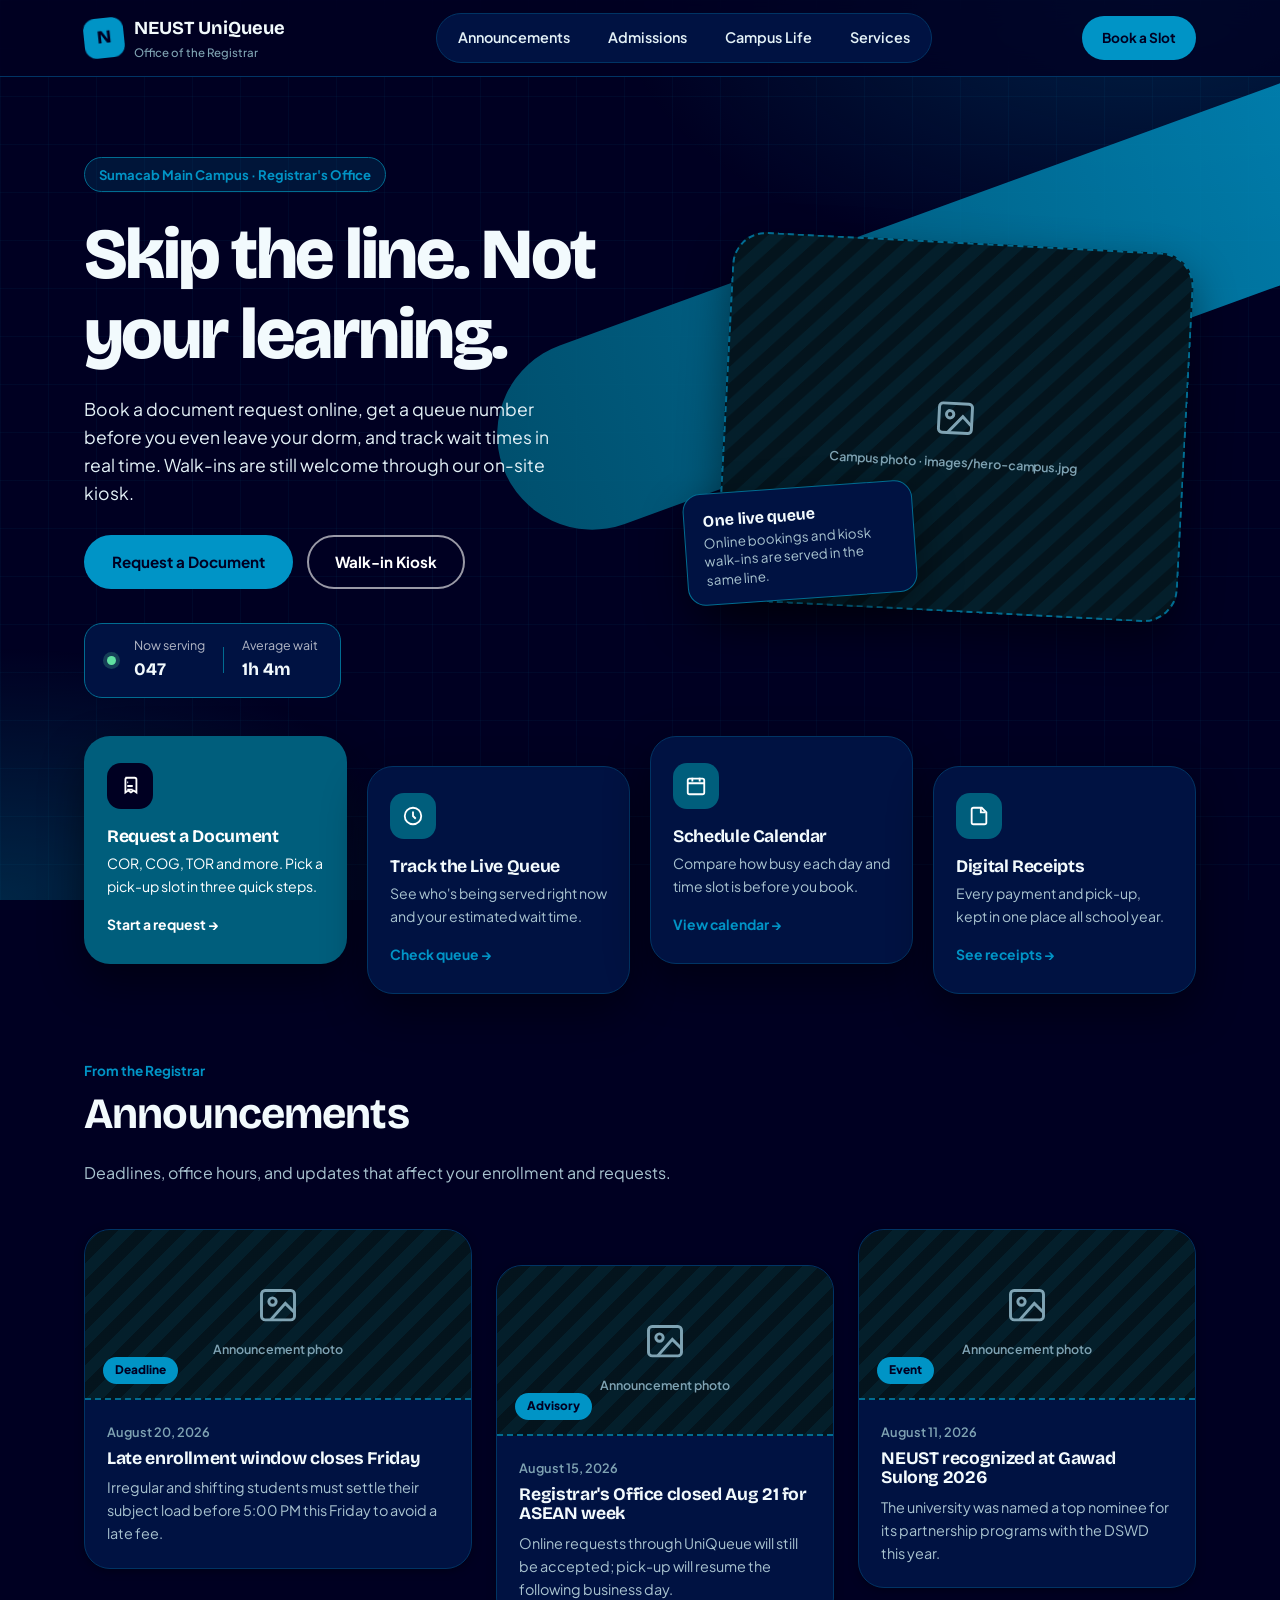
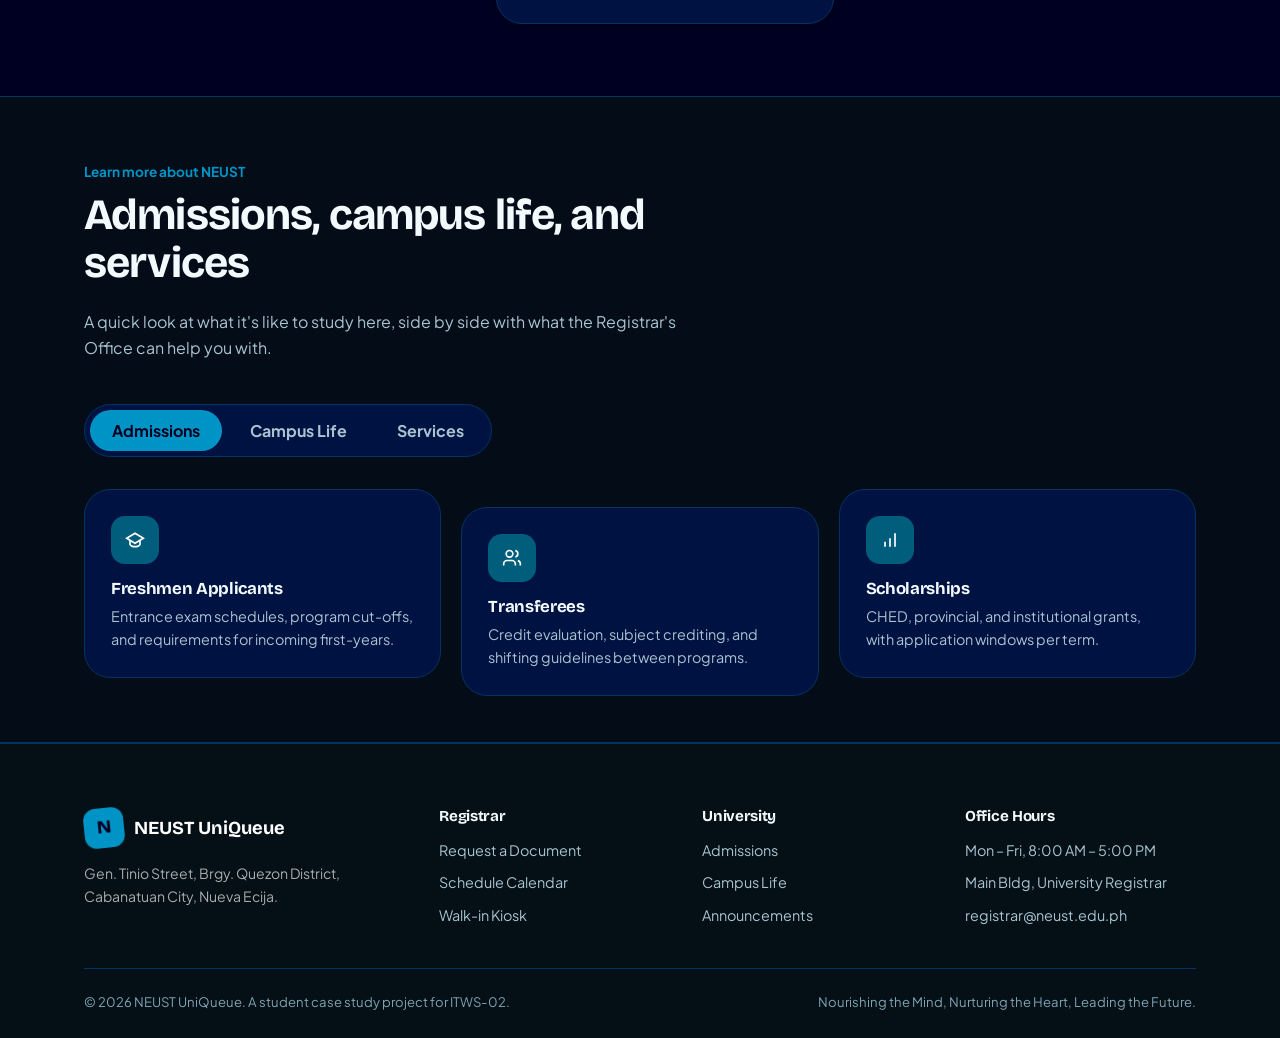
==== commit 559357e6: "fix the faq" ====
--- a/files (2)/index.html
+++ b/files (2)/index.html
@@ -1,65 +1,64 @@
 <!DOCTYPE html>
 <html lang="en">
-<head>
-  <meta charset="UTF-8">
-  <meta name="viewport" content="width=device-width, initial-scale=1.0">
-    <title>NEUST UniQueue — Registrar Services</title>
-  <link rel="preconnect" href="https://fonts.googleapis.com">
-  <link href="https://fonts.googleapis.com/css2?family=Bricolage+Grotesque:opsz,wght@12..96,500..800&family=Plus+Jakarta+Sans:wght@400;500;600;700&display=swap" rel="stylesheet">
-  <link rel="stylesheet" href="styles.css">
-</head>
-<body>
-<header class="topnav">
-  <div class="container">
-    <a href="index.html" class="brand">
-      <span class="brand-mark">N</span>
-      <span>NEUST UniQueue<span class="sub">Office of the Registrar</span>
-      </span>
-    </a>
-    <nav>
-      <ul class="nav-links" id="navLinks">
-        <li>
-          <a href="#announcements">Announcements</a>
-        </li>
-        <li>
-          <a href="#admissions">Admissions</a>
-        </li>
-        <li>
-          <a href="#campus-life">Campus Life</a>
-        </li>
-        <li>
-          <a href="#services">Services</a>
-        </li>
-      </ul>
-    </nav>
-    <div class="nav-actions">
-      <a href="login.html" class="btn btn-ghost btn-sm">Student Login</a>
-      <a href="login.html" class="btn btn-primary btn-sm">Book a Slot</a>
-      <button class="nav-toggle" id="navToggle" aria-label="Toggle menu">
-        <svg width="22" height="22" viewBox="0 0 24 24" fill="none" stroke="currentColor" stroke-width="2">
-          <path d="M3 6h18M3 12h18M3 18h18"/>
-        </svg>
-      </button>
-    </div>
-  </div>
-</header>
-<section class="hero">
-  <div class="container">
-    <div class="hero-copy">
-      <span class="hero-eyebrow">Sumacab Main Campus &middot; Registrar's Office</span>
-      <h1>Skip the line. Not your learning.</h1>
-      <p class="lead">Book a document request online, get a queue number before you even leave your dorm, and track wait times in real time. Walk-ins are still welcome through our on-site kiosk.</p>
-      <div class="hero-actions">
-        <a href="login.html" class="btn btn-primary">Request a Document</a>
-        <a href="kiosk.html" class="btn btn-outline-light">Walk-in Kiosk</a>
-      </div>
-      <div class="queue-strip">
-        <span class="dot"></span>
-        <div>
-          <div style="font-size:.78rem;color:rgba(255,255,255,.7)">Now serving</div>
-          <strong data-queue-now>047</strong>
-        </div>
-        <div class="divider"></div>
+  <head>
+    <meta charset="UTF-8">
+    <meta name="viewport" content="width=device-width, initial-scale=1.0">
+      <title>NEUST UniQueue — Registrar Services</title>
+    <link rel="preconnect" href="https://fonts.googleapis.com">
+    <link href="https://fonts.googleapis.com/css2?family=Bricolage+Grotesque:opsz,wght@12..96,500..800&family=Plus+Jakarta+Sans:wght@400;500;600;700&display=swap" rel="stylesheet">
+    <link rel="stylesheet" href="styles.css">
+  </head>
+  <body>
+  <header class="topnav">
+    <div class="container">
+      <a href="index.html" class="brand">
+        <span class="brand-mark">N</span>
+        <span>NEUST UniQueue<span class="sub">Office of the Registrar</span>
+        </span>
+      </a>
+      <nav>
+        <ul class="nav-links" id="navLinks">
+          <li>
+            <a href="#announcements">Announcements</a>
+          </li>
+          <li>
+            <a href="#admissions">Admissions</a>
+          </li>
+          <li>
+            <a href="#campus-life">Campus Life</a>
+          </li>
+          <li>
+            <a href="#services">Services</a>
+          </li>
+        </ul>
+      </nav>
+      <div class="nav-actions">
+        <a href="login.html" class="btn btn-primary btn-sm">Book a Slot</a>
+        <button class="nav-toggle" id="navToggle" aria-label="Toggle menu">
+          <svg width="22" height="22" viewBox="0 0 24 24" fill="none" stroke="currentColor" stroke-width="2">
+            <path d="M3 6h18M3 12h18M3 18h18"/>
+          </svg>
+        </button>
+      </div>
+    </div>
+  </header>
+  <section class="hero">
+    <div class="container">
+      <div class="hero-copy">
+        <span class="hero-eyebrow">Sumacab Main Campus &middot; Registrar's Office</span>
+        <h1>Skip the line. Not your learning.</h1>
+        <p class="lead">Book a document request online, get a queue number before you even leave your dorm, and track wait times in real time. Walk-ins are still welcome through our on-site kiosk.</p>
+        <div class="hero-actions">
+          <a href="login.html" class="btn btn-primary">Request a Document</a>
+          <a href="kiosk.html" class="btn btn-outline-light">Walk-in Kiosk</a>
+        </div>
+        <div class="queue-strip">
+          <span class="dot"></span>
+          <div>
+            <div style="font-size:.78rem;color:rgba(255,255,255,.7)">Now serving</div>
+            <strong data-queue-now>047</strong>
+          </div>
+          <div class="divider"></div>
         <div>
           <div style="font-size:.78rem;color:rgba(255,255,255,.7)">Average wait</div>
           <strong>1h 4m</strong>
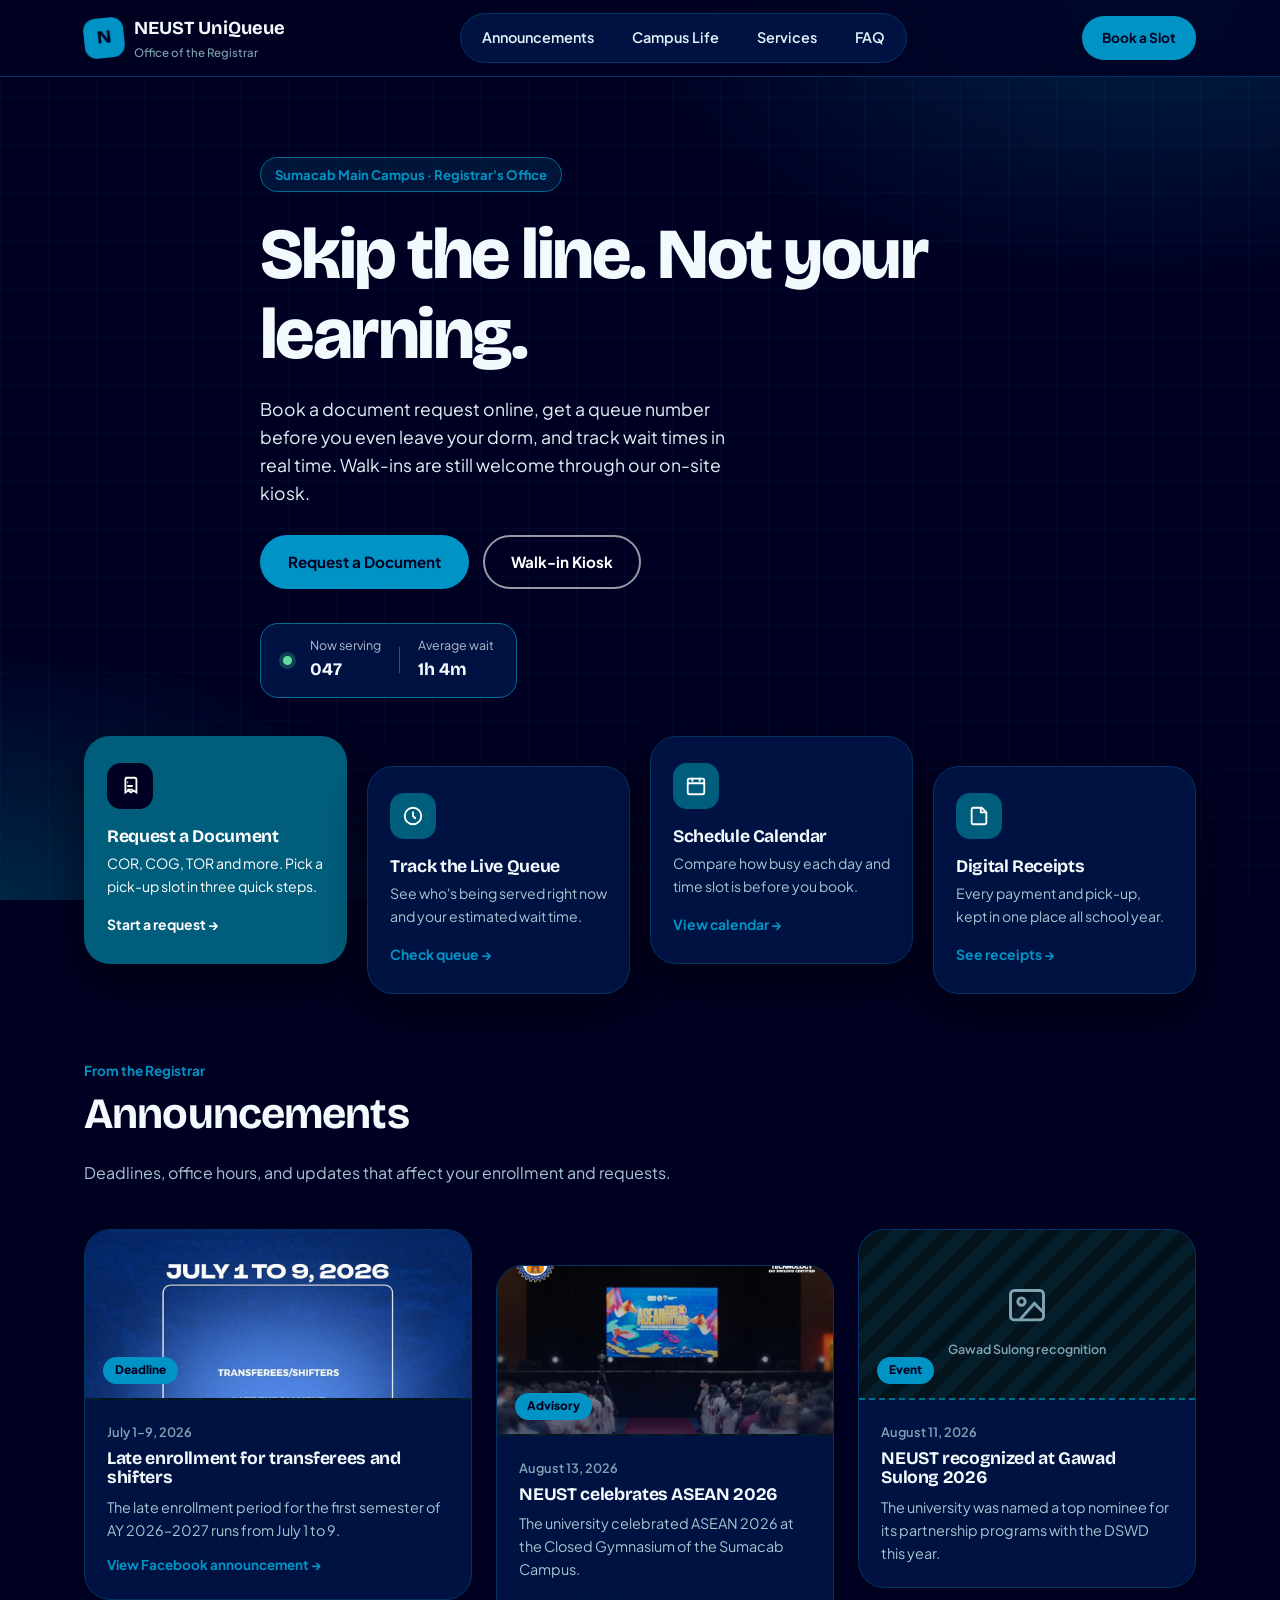
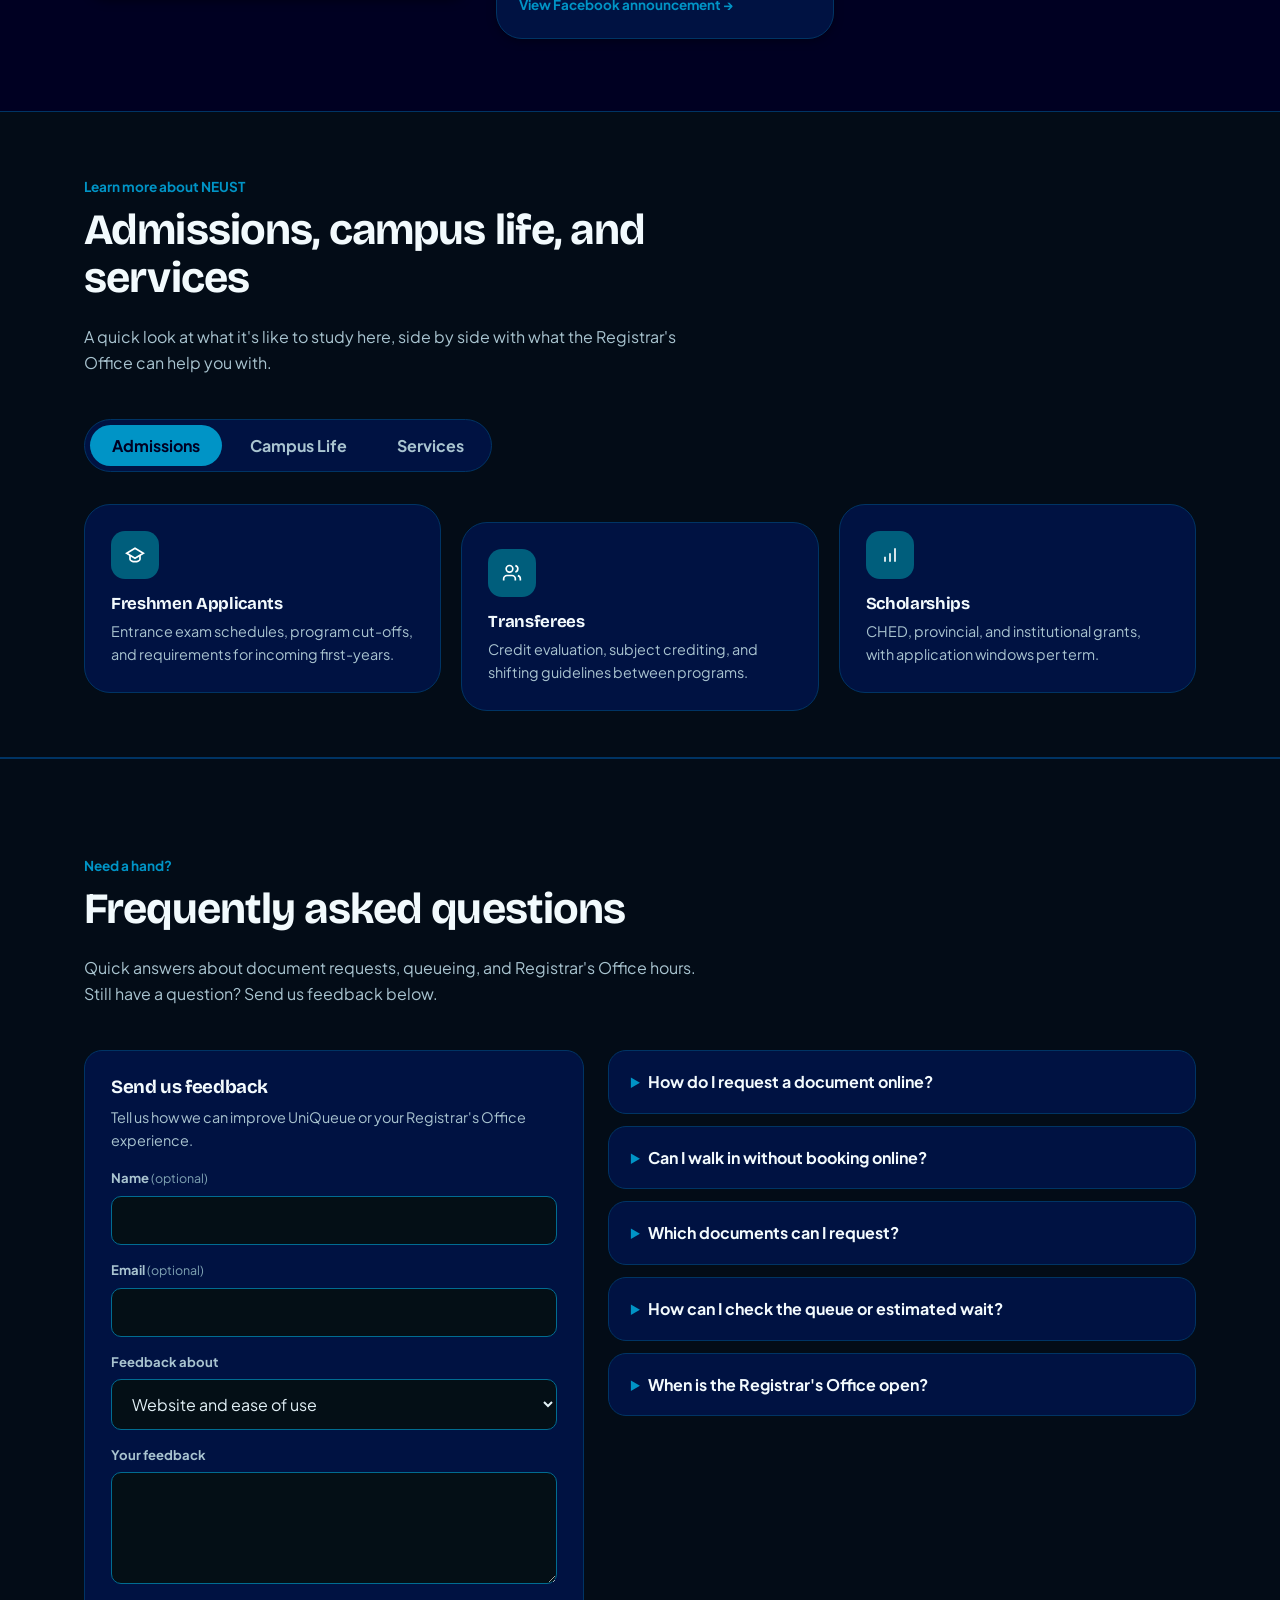
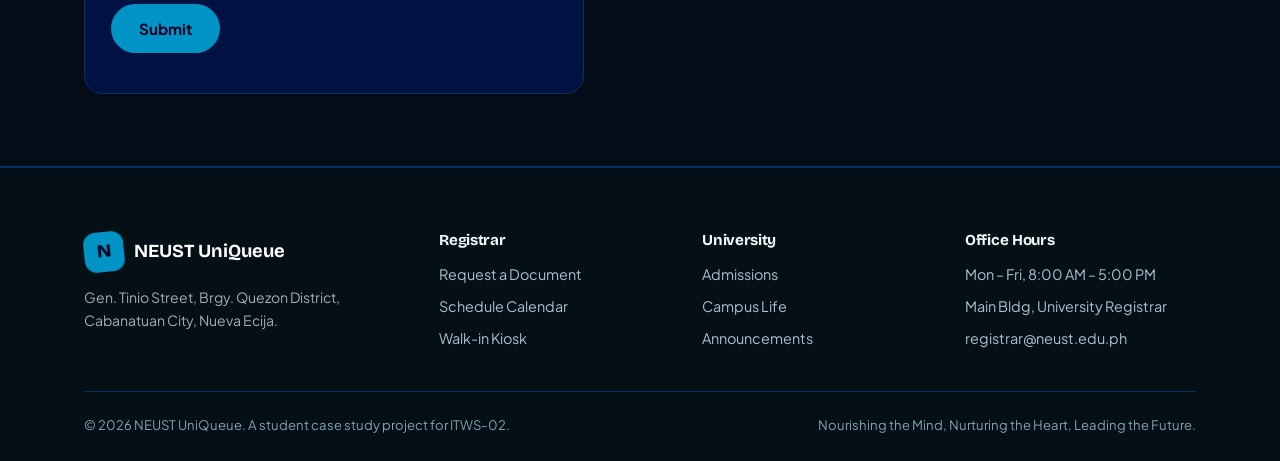
==== commit 5b960558: "fixed some things" ====
--- a/files (2)/index.html
+++ b/files (2)/index.html
@@ -22,23 +22,18 @@
             <a href="#announcements">Announcements</a>
           </li>
           <li>
-            <a href="#admissions">Admissions</a>
-          </li>
-          <li>
             <a href="#campus-life">Campus Life</a>
           </li>
           <li>
             <a href="#services">Services</a>
+          </li>
+          <li>
+            <a href="#faq">FAQ</a>
           </li>
         </ul>
       </nav>
       <div class="nav-actions">
         <a href="login.html" class="btn btn-primary btn-sm">Book a Slot</a>
-        <button class="nav-toggle" id="navToggle" aria-label="Toggle menu">
-          <svg width="22" height="22" viewBox="0 0 24 24" fill="none" stroke="currentColor" stroke-width="2">
-            <path d="M3 6h18M3 12h18M3 18h18"/>
-          </svg>
-        </button>
       </div>
     </div>
   </header>
@@ -65,15 +60,6 @@
         </div>
       </div>
     </div>
-    <div class="hero-art">
-      <figure class="hero-photo ph" data-label="Campus photo · images/hero-campus.jpg">
-        <img src="images/hero-campus.jpg" alt="NEUST Sumacab Campus main gate" onerror="this.remove()">
-      </figure>
-      <div class="hero-float">
-        <strong>One live queue</strong>
-        <span>Online bookings and kiosk walk-ins are served in the same line.</span>
-      </div>
-    </div>
   </div>
 </section>
 <div class="container">
@@ -129,27 +115,31 @@
     </div>
     <div class="announce-grid">
       <article class="card announce-card">
-        <div class="announce-top ph" data-label="Announcement photo"><img src="images/announcement-1.jpg" alt="" onerror="this.remove()"><span class="announce-tag">Deadline</span></div>
+        <div class="announce-top ph" data-label="Enrollment schedule">
+          <img src="images/late-enrollment.jpg" alt="NEUST online enrollment schedule for the first semester of academic year 2026–2027" width="1000" height="1000" loading="lazy" decoding="async" onerror="this.remove()">
+          <span class="announce-tag">Deadline</span>
+        </div>
         <div class="announce-body">
-          <div class="announce-date">August 20, 2026</div>
-          <h3>Late enrollment window closes Friday</h3>
-          <p>Irregular and shifting students must settle their subject load before 5:00 PM this Friday to avoid a late fee.</p>
+          <div class="announce-date">July 1–9, 2026</div>
+          <h3><a href="https://web.facebook.com/share/p/18thZLeBoE/" target="_blank" rel="noopener noreferrer">Late enrollment for transferees and shifters</a></h3>
+          <p>The late enrollment period for the first semester of AY 2026–2027 runs from July 1 to 9.</p>
+          <a class="announce-link" href="https://web.facebook.com/share/p/18thZLeBoE/" target="_blank" rel="noopener noreferrer">View Facebook announcement &rarr;</a>
         </div>
       </article>
       <article class="card announce-card">
-        <div class="announce-top ph" data-label="Announcement photo">
-          <img src="images/announcement-2.jpg" alt="" onerror="this.remove()">
+        <div class="announce-top ph" data-label="ASEAN celebration">
+          <img src="images/asean-week.jpg" alt="NEUST ASEAN Rhythms 2026 celebration poster" width="1000" height="1000" loading="lazy" decoding="async" onerror="this.remove()">
           <span class="announce-tag">Advisory</span>
         </div>
         <div class="announce-body">
-          <div class="announce-date">August 15, 2026</div>
-          <h3>Registrar's Office closed Aug 21 for ASEAN week</h3>
-          <p>Online requests through UniQueue will still be accepted; pick-up will resume the following business day.</p>
+          <div class="announce-date">August 13, 2026</div>
+          <h3><a href="https://web.facebook.com/share/p/1GzjwFWGpB/" target="_blank" rel="noopener noreferrer">NEUST celebrates ASEAN 2026</a></h3>
+          <p>The university celebrated ASEAN 2026 at the Closed Gymnasium of the Sumacab Campus.</p>
+          <a class="announce-link" href="https://web.facebook.com/share/p/1GzjwFWGpB/" target="_blank" rel="noopener noreferrer">View Facebook announcement &rarr;</a>
         </div>
       </article>
       <article class="card announce-card">
-        <div class="announce-top ph" data-label="Announcement photo">
-          <img src="images/announcement-3.jpg" alt="" onerror="this.remove()">
+        <div class="announce-top ph" data-label="Gawad Sulong recognition">
           <span class="announce-tag">Event</span>
         </div>
         <div class="announce-body">
@@ -265,6 +255,67 @@
         <h4>Digital School ID</h4>
         <p>A quick reference of your ID details, always available from your dashboard.</p>
       </div>
+    </div>
+  </div>
+</section>
+<section class="section section-alt" id="faq">
+  <div class="container">
+    <div class="section-head">
+      <span class="eyebrow">Need a hand?</span>
+      <h2>Frequently asked questions</h2>
+      <p>Quick answers about document requests, queueing, and Registrar's Office hours. Still have a question? Send us feedback below.</p>
+    </div>
+    <div class="faq-feedback-grid">
+      <div class="faq-list">
+        <details class="faq-item">
+          <summary>How do I request a document online?</summary>
+          <p>Choose “Request a Document” or “Book a Slot” to sign in and start a request. You can also visit the on-site kiosk for walk-in service.</p>
+        </details>
+        <details class="faq-item">
+          <summary>Can I walk in without booking online?</summary>
+          <p>Yes. Walk-ins are welcome through the kiosk, and kiosk visitors join the same live queue as online bookings.</p>
+        </details>
+        <details class="faq-item">
+          <summary>Which documents can I request?</summary>
+          <p>Available requests include a Certificate of Registration, Certificate of Grades, Transcript of Records, and Certificate of Enrollment.</p>
+        </details>
+        <details class="faq-item">
+          <summary>How can I check the queue or estimated wait?</summary>
+          <p>Sign in to your UniQueue account to view the live queue and estimated wait time for your request.</p>
+        </details>
+        <details class="faq-item">
+          <summary>When is the Registrar's Office open?</summary>
+          <p>The office is open Monday to Friday, 8:00 AM to 5:00 PM, at the Main Building.</p>
+        </details>
+      </div>
+      <form class="feedback-card" id="feedbackForm" novalidate>
+        <h3>Send us feedback</h3>
+        <p>Tell us how we can improve UniQueue or your Registrar's Office experience.</p>
+        <div class="field">
+          <label for="feedbackName">Name <span class="field-optional">(optional)</span></label>
+          <input type="text" id="feedbackName" name="name" autocomplete="name" maxlength="100">
+        </div>
+        <div class="field">
+          <label for="feedbackEmail">Email <span class="field-optional">(optional)</span></label>
+          <input type="email" id="feedbackEmail" name="email" autocomplete="email" maxlength="254">
+        </div>
+        <div class="field">
+          <label for="feedbackTopic">Feedback about</label>
+          <select id="feedbackTopic" name="topic">
+            <option>Website and ease of use</option>
+            <option>Document requests</option>
+            <option>Queue and wait times</option>
+            <option>Other</option>
+          </select>
+        </div>
+        <div class="field">
+          <label for="feedbackMessage">Your feedback</label>
+          <textarea id="feedbackMessage" name="message" rows="4" maxlength="2000" aria-describedby="feedbackMessageError" required></textarea>
+          <div class="error-msg" id="feedbackMessageError" aria-live="polite"></div>
+        </div>
+        <button class="btn btn-primary" type="submit">Submit</button>
+        <p class="feedback-status" id="feedbackStatus" role="status" aria-live="polite"></p>
+      </form>
     </div>
   </div>
 </section>
--- a/files (2)/styles.css
+++ b/files (2)/styles.css
@@ -363,6 +363,11 @@
   color: var(--heading);
   cursor: pointer;
 }
+@media (max-width: 1024px) {
+  .topnav nav {
+    display: none;
+  }
+}
 
 /* ---------- Hero ---------- */
 .hero {
@@ -370,27 +375,14 @@
   color: var(--text);
   overflow: hidden;
 }
-.hero::before {
-  /* diagonal swoosh behind the photo */
-  content: "";
-  position: absolute;
-  right: -12%;
-  top: 18%;
-  width: 75%;
-  height: 190px;
-  rotate: -20deg;
-  border-radius: 999px;
-  background: linear-gradient(90deg, var(--teal), var(--cyan));
-  opacity: 0.85;
-}
 .hero .container {
   position: relative;
-  display: grid;
-  grid-template-columns: 1.1fr 0.9fr;
-  gap: 40px;
-  align-items: center;
   padding-top: 80px;
   padding-bottom: 110px;
+}
+.hero-copy {
+  max-width: 760px;
+  margin-inline: auto;
 }
 .hero-eyebrow {
   display: inline-flex;
@@ -449,43 +441,6 @@
   height: 26px;
   background: var(--border-strong);
 }
-.hero-art {
-  position: relative;
-  padding: 10px;
-}
-.hero-photo {
-  margin: 0;
-  aspect-ratio: 5 / 4;
-  rotate: 3deg;
-  border-radius: var(--radius-xl);
-  box-shadow: var(--shadow-md);
-}
-.hero-float {
-  position: absolute;
-  left: -6%;
-  bottom: 6%;
-  z-index: 3;
-  max-width: 230px;
-  rotate: -4deg;
-  padding: 14px 18px;
-  background: var(--ink-raised);
-  border: 1px solid var(--border-strong);
-  border-radius: var(--radius-md);
-  box-shadow: var(--shadow-md);
-}
-.hero-float strong {
-  display: block;
-  font-family: var(--font-head);
-  color: var(--heading);
-  font-size: 1rem;
-}
-.hero-float span {
-  font-size: 0.84rem;
-  color: var(--text-soft);
-  line-height: 1.4;
-  display: block;
-}
-
 /* ---------- Quick actions (staggered bento) ---------- */
 .quick-grid {
   display: grid;
@@ -568,6 +523,9 @@
   border-width: 0 0 2px;
   border-radius: 0;
 }
+.announce-top > img {
+  object-position: center 22%;
+}
 .announce-tag {
   position: relative;
   z-index: 2;
@@ -591,9 +549,22 @@
   font-size: 1.1rem;
   margin-bottom: 8px;
 }
+.announce-body h3 a {
+  color: var(--heading);
+}
+.announce-body h3 a:hover,
+.announce-link:hover {
+  color: var(--cyan);
+}
 .announce-body p {
   font-size: 0.9rem;
   margin-bottom: 0;
+}
+.announce-link {
+  display: inline-block;
+  margin-top: 12px;
+  font-size: 0.84rem;
+  font-weight: 700;
 }
 
 /* ---------- Feature tabs ---------- */
@@ -634,6 +605,73 @@
 }
 .feature-panel.active {
   display: grid;
+}
+.faq-feedback-grid {
+  display: grid;
+  grid-template-columns: minmax(320px, 0.85fr) minmax(0, 1fr);
+  grid-template-areas: "feedback questions";
+  gap: 24px;
+  align-items: start;
+}
+.faq-list {
+  grid-area: questions;
+  display: grid;
+  gap: 12px;
+}
+.faq-item,
+.feedback-card {
+  background: var(--surface);
+  border: 1px solid var(--border);
+  border-radius: var(--radius-md);
+}
+.faq-item {
+  padding: 18px 22px;
+}
+.faq-item summary {
+  color: var(--heading);
+  font-weight: 700;
+  cursor: pointer;
+}
+.faq-item summary::marker {
+  color: var(--cyan);
+}
+.faq-item p {
+  margin: 12px 0 0;
+  font-size: 0.92rem;
+}
+.feedback-card {
+  grid-area: feedback;
+  padding: 26px;
+}
+.feedback-card h3 {
+  margin-bottom: 8px;
+}
+.feedback-card > p {
+  font-size: 0.9rem;
+}
+.feedback-card .field {
+  margin-bottom: 14px;
+}
+.feedback-card textarea {
+  resize: vertical;
+}
+.field-optional,
+.feedback-note {
+  color: var(--text-mute);
+  font-size: 0.78rem;
+  font-weight: 400;
+}
+.feedback-note {
+  margin-bottom: 16px;
+}
+.feedback-status {
+  margin: 14px 0 0;
+  font-size: 0.9rem;
+}
+.feedback-status a {
+  display: inline-block;
+  margin-top: 6px;
+  font-weight: 700;
 }
 .feature-item {
   padding: 26px;
@@ -1398,7 +1436,6 @@
   }
 }
 .hero-copy > *,
-.hero-art,
 .quick-card,
 .auth-brand > *,
 .auth-form > *,
@@ -1422,9 +1459,6 @@
 .hero-copy > :nth-child(5) {
   animation-delay: 0.45s;
 }
-.hero-art {
-  animation-delay: 0.3s;
-}
 .quick-card:nth-child(1) {
   animation-delay: 0.5s;
 }
@@ -1466,19 +1500,8 @@
     padding-inline: 20px;
   }
   .hero .container {
-    grid-template-columns: 1fr;
-    gap: 24px;
     padding-top: 56px;
     padding-bottom: 88px;
-  }
-  .hero-art {
-    order: -1;
-    width: min(100%, 560px);
-    margin: 0 auto;
-  }
-  .hero-float {
-    left: 0;
-    max-width: min(230px, 70%);
   }
   .quick-grid {
     grid-template-columns: repeat(2, 1fr);
@@ -1582,23 +1605,28 @@
     width: 100%;
     max-width: none;
   }
-  .nav-toggle {
-    display: inline-flex;
+  .topnav .container {
+    height: auto;
+    min-height: 76px;
+    flex-wrap: wrap;
+    gap: 8px 16px;
+  }
+  .topnav nav {
+    order: 1;
+    flex: 1 0 100%;
+    min-width: 0;
+  }
+  .nav-links {
+    overflow-x: auto;
+    justify-content: flex-start;
+    border-radius: var(--radius-md);
+    scrollbar-width: none;
+  }
+  .nav-links::-webkit-scrollbar {
+    display: none;
+  }
+  .nav-links li {
     flex: 0 0 auto;
-  }
-  .nav-links {
-    display: none;
-    position: absolute;
-    top: 76px;
-    left: 16px;
-    right: 16px;
-    flex-direction: column;
-    gap: 0;
-    padding: 10px;
-    border-radius: var(--radius-md);
-  }
-  .nav-links.open {
-    display: flex;
   }
   .slot-grid,
   .calendar-days {
@@ -1785,14 +1813,6 @@
     padding: 7px 10px;
     font-size: 0.72rem;
   }
-  .nav-toggle {
-    padding: 6px;
-  }
-  .nav-links {
-    top: 68px;
-    left: 12px;
-    right: 12px;
-  }
   .hero .container {
     padding-top: 32px;
     padding-bottom: 72px;
@@ -1816,15 +1836,6 @@
     gap: 10px;
     padding: 10px 14px;
   }
-  .hero-float {
-    left: 2px;
-    bottom: 2%;
-    max-width: 68%;
-    padding: 10px 12px;
-  }
-  .hero-float span {
-    font-size: 0.76rem;
-  }
   .quick-grid {
     grid-template-columns: 1fr;
     gap: 14px;
@@ -1835,8 +1846,14 @@
   }
   .announce-grid,
   .feature-panel.active,
+  .faq-feedback-grid,
   .footer-grid {
     grid-template-columns: minmax(0, 1fr);
+  }
+  .faq-feedback-grid {
+    grid-template-areas:
+      "feedback"
+      "questions";
   }
   .announce-top {
     height: 145px;
@@ -1992,9 +2009,6 @@
     font-size: 0.72rem;
     padding: 6px 10px;
   }
-  .hero-float {
-    max-width: 74%;
-  }
   .dash-main {
     padding-inline: 10px;
   }
